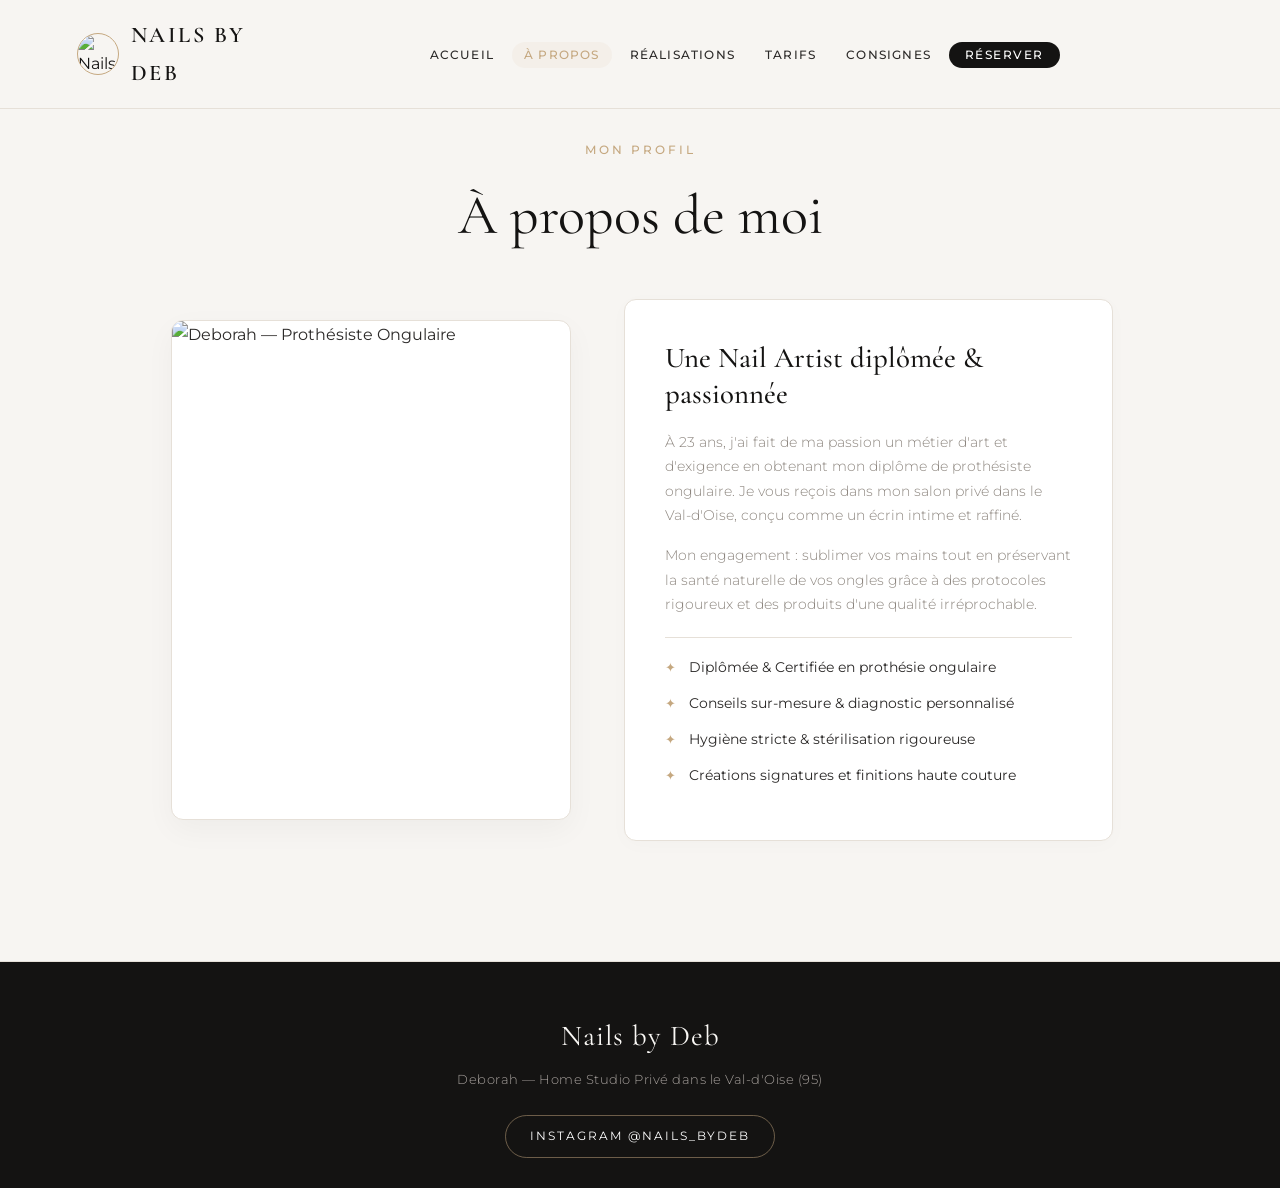
==== about.html @ 4b40a110 "about.html" ====
<!DOCTYPE html>
<html lang="fr">
<head>
    <meta charset="UTF-8">
    <meta name="viewport" content="width=device-width, initial-scale=1.0">
    <title>À propos — Nails by Deb</title>
    <link rel="preconnect" href="https://fonts.googleapis.com">
    <link rel="preconnect" href="https://fonts.gstatic.com" crossorigin>
    <link href="https://fonts.googleapis.com/css2?family=Cormorant+Garamond:ital,wght@0,400;0,500;0,600;1,400&family=Montserrat:wght@300;400;500;600&display=swap" rel="stylesheet">
    <style>
        :root {
            --bg-main: #F7F5F2;
            --bg-card: #FFFFFF;
            --accent-dark: #141312;
            --accent-gold: #C5A880;
            --text-main: #2C2A29;
            --text-muted: #8C857E;
            --border: #E6E0D8;
            --radius: 12px;
            --transition: all 0.4s cubic-bezier(0.16, 1, 0.3, 1);
        }

        * { box-sizing: border-box; margin: 0; padding: 0; }
        body { background-color: var(--bg-main); color: var(--text-main); font-family: 'Montserrat', sans-serif; line-height: 1.7; -webkit-tap-highlight-color: transparent; }

        /* HEADER FLUIDE SUR MOBILE POUR ÉVITER TOUTE COUPURE */
        header { 
            position: relative; 
            width: 100%; 
            background: rgba(247, 245, 242, 0.98); 
            border-bottom: 1px solid var(--border); 
            z-index: 1000; 
            padding: 15px 5%; 
            display: flex; 
            flex-direction: column; 
            align-items: center; 
            gap: 12px; 
        }

        .brand-logo { display: flex; align-items: center; gap: 12px; text-decoration: none; color: var(--accent-dark); }
        .brand-logo img { width: 42px; height: 42px; border-radius: 50%; object-fit: cover; border: 1px solid var(--accent-gold); }
        .brand-logo span { font-family: 'Cormorant Garamond', serif; font-size: 1.4rem; letter-spacing: 2.5px; text-transform: uppercase; font-weight: 600; }

        nav { width: 100%; overflow-x: auto; -webkit-overflow-scrolling: touch; scrollbar-width: none; }
        nav::-webkit-scrollbar { display: none; }
        nav ul { display: flex; list-style: none; gap: 6px; justify-content: center; align-items: center; white-space: nowrap; padding: 4px 0; }
        nav a { text-decoration: none; color: var(--text-main); font-size: 0.72rem; font-weight: 500; text-transform: uppercase; letter-spacing: 1.2px; padding: 6px 12px; border-radius: 20px; transition: var(--transition); }
        nav a:hover, nav a.active { color: var(--accent-gold); background: rgba(197, 168, 128, 0.08); }
        .btn-nav { background-color: var(--accent-dark) !important; color: #FFF !important; padding: 6px 16px !important; letter-spacing: 1.5px !important; }

        @media (min-width: 768px) {
            header { position: fixed; top: 0; left: 0; flex-direction: row; justify-content: space-between; padding: 16px 6%; backdrop-filter: blur(12px); }
            section { padding-top: 140px !important; }
        }

        /* SECTION PROPRE ET BIEN ESPACÉE */
        section { 
            padding: 40px 6% 60px; 
            max-width: 1100px; 
            margin: 0 auto; 
        }

        .section-header { text-align: center; margin-bottom: 35px; }
        .section-header p { color: var(--accent-gold); font-size: 0.75rem; text-transform: uppercase; letter-spacing: 3px; margin-bottom: 8px; font-weight: 500; }
        .section-header h1 { font-family: 'Cormorant Garamond', serif; font-size: clamp(2.2rem, 5vw, 3.5rem); color: var(--accent-dark); font-weight: 400; }

        .about-layout { display: grid; grid-template-columns: 1fr; gap: 30px; align-items: center; }
        @media (min-width: 850px) { .about-layout { grid-template-columns: 1fr 1.2fr; gap: 50px; } }

        .about-img-box { border-radius: var(--radius); overflow: hidden; border: 1px solid var(--border); box-shadow: 0 10px 30px rgba(0,0,0,0.04); aspect-ratio: 4/5; max-width: 400px; margin: 0 auto; width: 100%; background: #FFF; }
        .about-img-box img { width: 100%; height: 100%; object-fit: cover; display: block; }

        .about-card { background: var(--bg-card); border: 1px solid var(--border); padding: 30px; border-radius: var(--radius); box-shadow: 0 4px 20px rgba(0,0,0,0.02); }
        @media (min-width: 600px) { .about-card { padding: 40px; } }
        
        .about-card h3 { font-family: 'Cormorant Garamond', serif; font-size: 1.8rem; margin-bottom: 18px; color: var(--accent-dark); line-height: 1.25; font-weight: 500; }
        .about-card p { color: var(--text-muted); margin-bottom: 16px; font-size: 0.9rem; font-weight: 300; }
        
        .about-highlights { list-style: none; margin-top: 20px; border-top: 1px solid var(--border); padding-top: 18px; }
        .about-highlights li { position: relative; padding-left: 24px; margin-bottom: 12px; font-size: 0.88rem; font-weight: 400; color: var(--text-main); }
        .about-highlights li::before { content: "✦"; position: absolute; left: 0; color: var(--accent-gold); font-size: 0.8rem; top: 1px; }

        /* FOOTER */
        footer { background-color: var(--accent-dark); color: #FAF8F5; padding: 50px 6% 30px; text-align: center; margin-top: 60px; border-top: 1px solid var(--border); }
        footer h3 { font-family: 'Cormorant Garamond', serif; font-size: 1.8rem; margin-bottom: 8px; letter-spacing: 1px; font-weight: 400; }
        footer p { color: #A8A29E; font-size: 0.8rem; margin-bottom: 25px; font-weight: 300; letter-spacing: 0.5px; }
        .social-link { display: inline-block; color: #FFF; text-decoration: none; border: 1px solid rgba(197, 168, 128, 0.5); padding: 10px 24px; border-radius: 30px; font-size: 0.75rem; letter-spacing: 2px; text-transform: uppercase; transition: var(--transition); }
        .social-link:hover { background: var(--accent-gold); border-color: var(--accent-gold); color: #141312; }
    </style>
</head>
<body>
    <header>
        <a href="index.html" class="brand-logo">
            <img src="logo.png" alt="Nails by Deb Logo">
            <span>Nails by Deb</span>
        </a>
        <nav>
            <ul>
                <li><a href="index.html">Accueil</a></li>
                <li><a href="about.html" class="active">À propos</a></li>
                <li><a href="realisations.html">Réalisations</a></li>
                <li><a href="tarifs.html">Tarifs</a></li>
                <li><a href="rules.html">Consignes</a></li>
                <li><a href="booking.html" class="btn-nav">Réserver</a></li>
            </ul>
        </nav>
    </header>

    <section>
        <div class="section-header">
            <p>Mon Profil</p>
            <h1>À propos de moi</h1>
        </div>
        <div class="about-layout">
            <div class="about-img-box">
                <img src="deborah.jpg" alt="Deborah — Prothésiste Ongulaire">
            </div>
            <div class="about-card">
                <h3>Une Nail Artist diplômée & passionnée</h3>
                <p>À 23 ans, j'ai fait de ma passion un métier d'art et d'exigence en obtenant mon diplôme de prothésiste ongulaire. Je vous reçois dans mon salon privé dans le Val-d'Oise, conçu comme un écrin intime et raffiné.</p>
                <p>Mon engagement : sublimer vos mains tout en préservant la santé naturelle de vos ongles grâce à des protocoles rigoureux et des produits d'une qualité irréprochable.</p>
                <ul class="about-highlights">
                    <li>Diplômée & Certifiée en prothésie ongulaire</li>
                    <li>Conseils sur-mesure & diagnostic personnalisé</li>
                    <li>Hygiène stricte & stérilisation rigoureuse</li>
                    <li>Créations signatures et finitions haute couture</li>
                </ul>
            </div>
        </div>
    </section>

    <footer>
        <h3>Nails by Deb</h3>
        <p>Deborah — Home Studio Privé dans le Val-d'Oise (95)</p>
        <a href="https://instagram.com/nails_bydeb" target="_blank" class="social-link">Instagram @nails_bydeb</a>
    </footer>
</body>
</html>
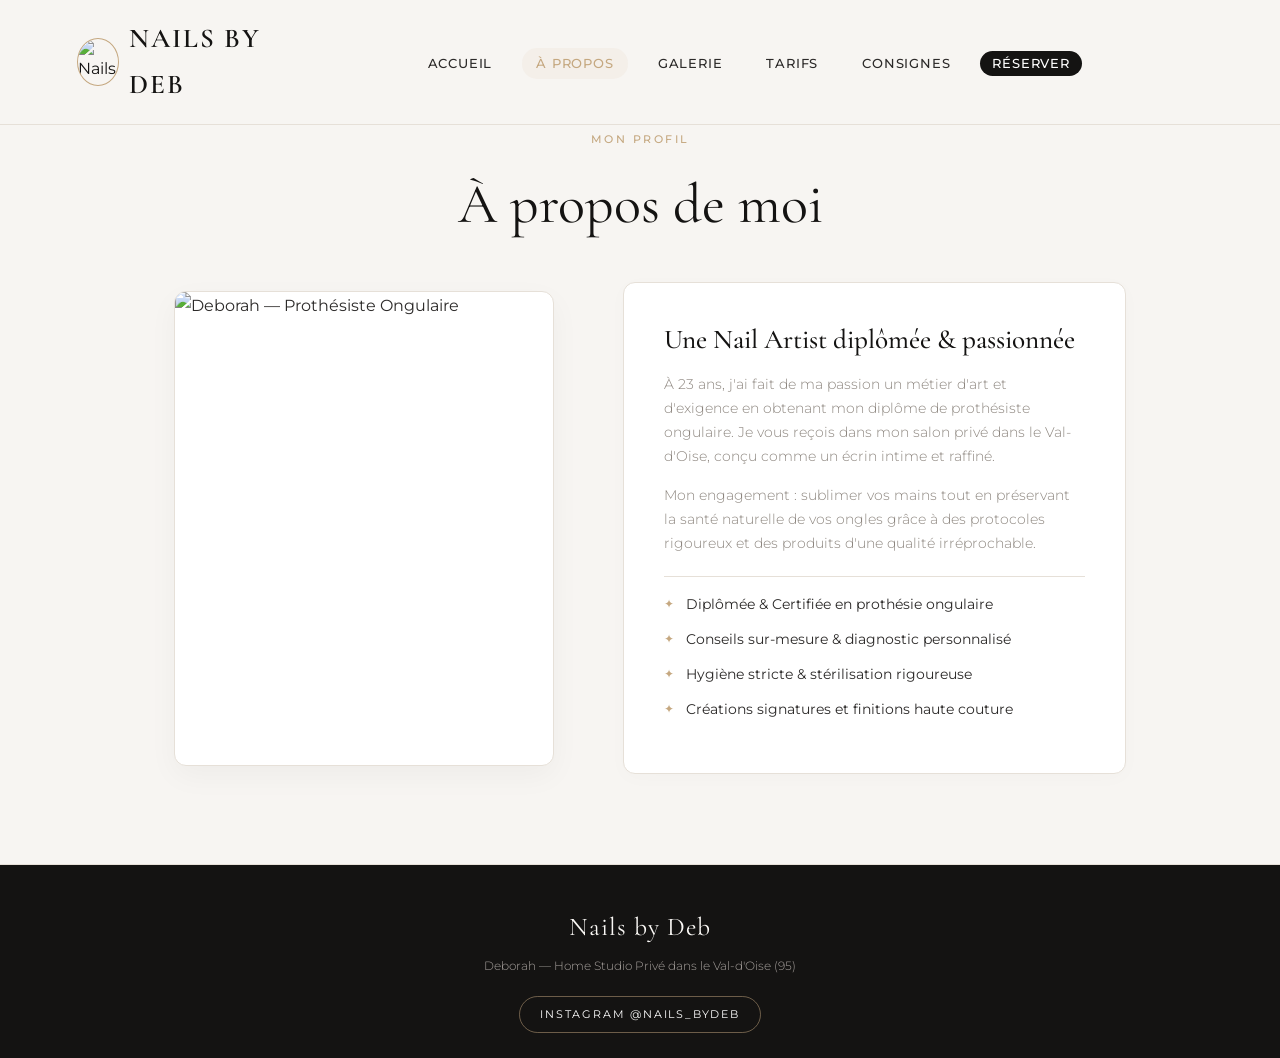
==== commit 3a91fd0a: "about.html" ====
--- a/about.html
+++ b/about.html
@@ -23,68 +23,71 @@
         * { box-sizing: border-box; margin: 0; padding: 0; }
         body { background-color: var(--bg-main); color: var(--text-main); font-family: 'Montserrat', sans-serif; line-height: 1.7; -webkit-tap-highlight-color: transparent; }
 
-        /* HEADER FLUIDE SUR MOBILE POUR ÉVITER TOUTE COUPURE */
+        /* HEADER MOBILE FLUIDE ET NON COUPÉ */
         header { 
             position: relative; 
             width: 100%; 
             background: rgba(247, 245, 242, 0.98); 
             border-bottom: 1px solid var(--border); 
             z-index: 1000; 
-            padding: 15px 5%; 
+            padding: 14px 4%; 
             display: flex; 
             flex-direction: column; 
             align-items: center; 
-            gap: 12px; 
+            gap: 10px; 
         }
 
-        .brand-logo { display: flex; align-items: center; gap: 12px; text-decoration: none; color: var(--accent-dark); }
-        .brand-logo img { width: 42px; height: 42px; border-radius: 50%; object-fit: cover; border: 1px solid var(--accent-gold); }
-        .brand-logo span { font-family: 'Cormorant Garamond', serif; font-size: 1.4rem; letter-spacing: 2.5px; text-transform: uppercase; font-weight: 600; }
+        .brand-logo { display: flex; align-items: center; gap: 10px; text-decoration: none; color: var(--accent-dark); }
+        .brand-logo img { width: 38px; height: 38px; border-radius: 50%; object-fit: cover; border: 1px solid var(--accent-gold); }
+        .brand-logo span { font-family: 'Cormorant Garamond', serif; font-size: 1.25rem; letter-spacing: 2px; text-transform: uppercase; font-weight: 600; }
 
-        nav { width: 100%; overflow-x: auto; -webkit-overflow-scrolling: touch; scrollbar-width: none; }
-        nav::-webkit-scrollbar { display: none; }
-        nav ul { display: flex; list-style: none; gap: 6px; justify-content: center; align-items: center; white-space: nowrap; padding: 4px 0; }
-        nav a { text-decoration: none; color: var(--text-main); font-size: 0.72rem; font-weight: 500; text-transform: uppercase; letter-spacing: 1.2px; padding: 6px 12px; border-radius: 20px; transition: var(--transition); }
+        nav { width: 100%; display: flex; justify-content: center; }
+        nav ul { display: flex; list-style: none; gap: 4px; justify-content: center; align-items: center; flex-wrap: wrap; padding: 2px 0; }
+        nav a { text-decoration: none; color: var(--text-main); font-size: 0.65rem; font-weight: 500; text-transform: uppercase; letter-spacing: 0.8px; padding: 5px 8px; border-radius: 15px; transition: var(--transition); }
         nav a:hover, nav a.active { color: var(--accent-gold); background: rgba(197, 168, 128, 0.08); }
-        .btn-nav { background-color: var(--accent-dark) !important; color: #FFF !important; padding: 6px 16px !important; letter-spacing: 1.5px !important; }
+        .btn-nav { background-color: var(--accent-dark) !important; color: #FFF !important; padding: 5px 12px !important; }
 
         @media (min-width: 768px) {
             header { position: fixed; top: 0; left: 0; flex-direction: row; justify-content: space-between; padding: 16px 6%; backdrop-filter: blur(12px); }
-            section { padding-top: 140px !important; }
+            nav ul { gap: 16px; flex-wrap: nowrap; }
+            nav a { font-size: 0.8rem; padding: 8px 14px; }
+            .brand-logo img { width: 48px; height: 48px; }
+            .brand-logo span { font-size: 1.7rem; }
+            section { padding-top: 130px !important; }
         }
 
-        /* SECTION PROPRE ET BIEN ESPACÉE */
+        /* SECTION PROPRE SANS COUPURE */
         section { 
-            padding: 40px 6% 60px; 
+            padding: 30px 5% 50px; 
             max-width: 1100px; 
             margin: 0 auto; 
         }
 
-        .section-header { text-align: center; margin-bottom: 35px; }
-        .section-header p { color: var(--accent-gold); font-size: 0.75rem; text-transform: uppercase; letter-spacing: 3px; margin-bottom: 8px; font-weight: 500; }
-        .section-header h1 { font-family: 'Cormorant Garamond', serif; font-size: clamp(2.2rem, 5vw, 3.5rem); color: var(--accent-dark); font-weight: 400; }
+        .section-header { text-align: center; margin-bottom: 30px; }
+        .section-header p { color: var(--accent-gold); font-size: 0.7rem; text-transform: uppercase; letter-spacing: 2.5px; margin-bottom: 8px; font-weight: 500; }
+        .section-header h1 { font-family: 'Cormorant Garamond', serif; font-size: clamp(2.1rem, 5vw, 3.5rem); color: var(--accent-dark); font-weight: 400; }
 
         .about-layout { display: grid; grid-template-columns: 1fr; gap: 30px; align-items: center; }
         @media (min-width: 850px) { .about-layout { grid-template-columns: 1fr 1.2fr; gap: 50px; } }
 
-        .about-img-box { border-radius: var(--radius); overflow: hidden; border: 1px solid var(--border); box-shadow: 0 10px 30px rgba(0,0,0,0.04); aspect-ratio: 4/5; max-width: 400px; margin: 0 auto; width: 100%; background: #FFF; }
+        .about-img-box { border-radius: var(--radius); overflow: hidden; border: 1px solid var(--border); box-shadow: 0 10px 30px rgba(0,0,0,0.04); aspect-ratio: 4/5; max-width: 380px; margin: 0 auto; width: 100%; background: #FFF; }
         .about-img-box img { width: 100%; height: 100%; object-fit: cover; display: block; }
 
         .about-card { background: var(--bg-card); border: 1px solid var(--border); padding: 30px; border-radius: var(--radius); box-shadow: 0 4px 20px rgba(0,0,0,0.02); }
         @media (min-width: 600px) { .about-card { padding: 40px; } }
         
-        .about-card h3 { font-family: 'Cormorant Garamond', serif; font-size: 1.8rem; margin-bottom: 18px; color: var(--accent-dark); line-height: 1.25; font-weight: 500; }
-        .about-card p { color: var(--text-muted); margin-bottom: 16px; font-size: 0.9rem; font-weight: 300; }
+        .about-card h3 { font-family: 'Cormorant Garamond', serif; font-size: 1.7rem; margin-bottom: 16px; color: var(--accent-dark); line-height: 1.25; font-weight: 500; }
+        .about-card p { color: var(--text-muted); margin-bottom: 15px; font-size: 0.88rem; font-weight: 300; }
         
-        .about-highlights { list-style: none; margin-top: 20px; border-top: 1px solid var(--border); padding-top: 18px; }
-        .about-highlights li { position: relative; padding-left: 24px; margin-bottom: 12px; font-size: 0.88rem; font-weight: 400; color: var(--text-main); }
-        .about-highlights li::before { content: "✦"; position: absolute; left: 0; color: var(--accent-gold); font-size: 0.8rem; top: 1px; }
+        .about-highlights { list-style: none; margin-top: 20px; border-top: 1px solid var(--border); padding-top: 16px; }
+        .about-highlights li { position: relative; padding-left: 22px; margin-bottom: 12px; font-size: 0.85rem; font-weight: 400; color: var(--text-main); }
+        .about-highlights li::before { content: "✦"; position: absolute; left: 0; color: var(--accent-gold); font-size: 0.75rem; top: 1px; }
 
         /* FOOTER */
-        footer { background-color: var(--accent-dark); color: #FAF8F5; padding: 50px 6% 30px; text-align: center; margin-top: 60px; border-top: 1px solid var(--border); }
-        footer h3 { font-family: 'Cormorant Garamond', serif; font-size: 1.8rem; margin-bottom: 8px; letter-spacing: 1px; font-weight: 400; }
-        footer p { color: #A8A29E; font-size: 0.8rem; margin-bottom: 25px; font-weight: 300; letter-spacing: 0.5px; }
-        .social-link { display: inline-block; color: #FFF; text-decoration: none; border: 1px solid rgba(197, 168, 128, 0.5); padding: 10px 24px; border-radius: 30px; font-size: 0.75rem; letter-spacing: 2px; text-transform: uppercase; transition: var(--transition); }
+        footer { background-color: var(--accent-dark); color: #FAF8F5; padding: 40px 5% 25px; text-align: center; margin-top: 40px; border-top: 1px solid var(--border); }
+        footer h3 { font-family: 'Cormorant Garamond', serif; font-size: 1.6rem; margin-bottom: 6px; letter-spacing: 1px; font-weight: 400; }
+        footer p { color: #A8A29E; font-size: 0.78rem; margin-bottom: 20px; font-weight: 300; }
+        .social-link { display: inline-block; color: #FFF; text-decoration: none; border: 1px solid rgba(197, 168, 128, 0.5); padding: 8px 20px; border-radius: 30px; font-size: 0.7rem; letter-spacing: 1.8px; text-transform: uppercase; transition: var(--transition); }
         .social-link:hover { background: var(--accent-gold); border-color: var(--accent-gold); color: #141312; }
     </style>
 </head>
@@ -98,7 +101,7 @@
             <ul>
                 <li><a href="index.html">Accueil</a></li>
                 <li><a href="about.html" class="active">À propos</a></li>
-                <li><a href="realisations.html">Réalisations</a></li>
+                <li><a href="realisations.html">Galerie</a></li>
                 <li><a href="tarifs.html">Tarifs</a></li>
                 <li><a href="rules.html">Consignes</a></li>
                 <li><a href="booking.html" class="btn-nav">Réserver</a></li>
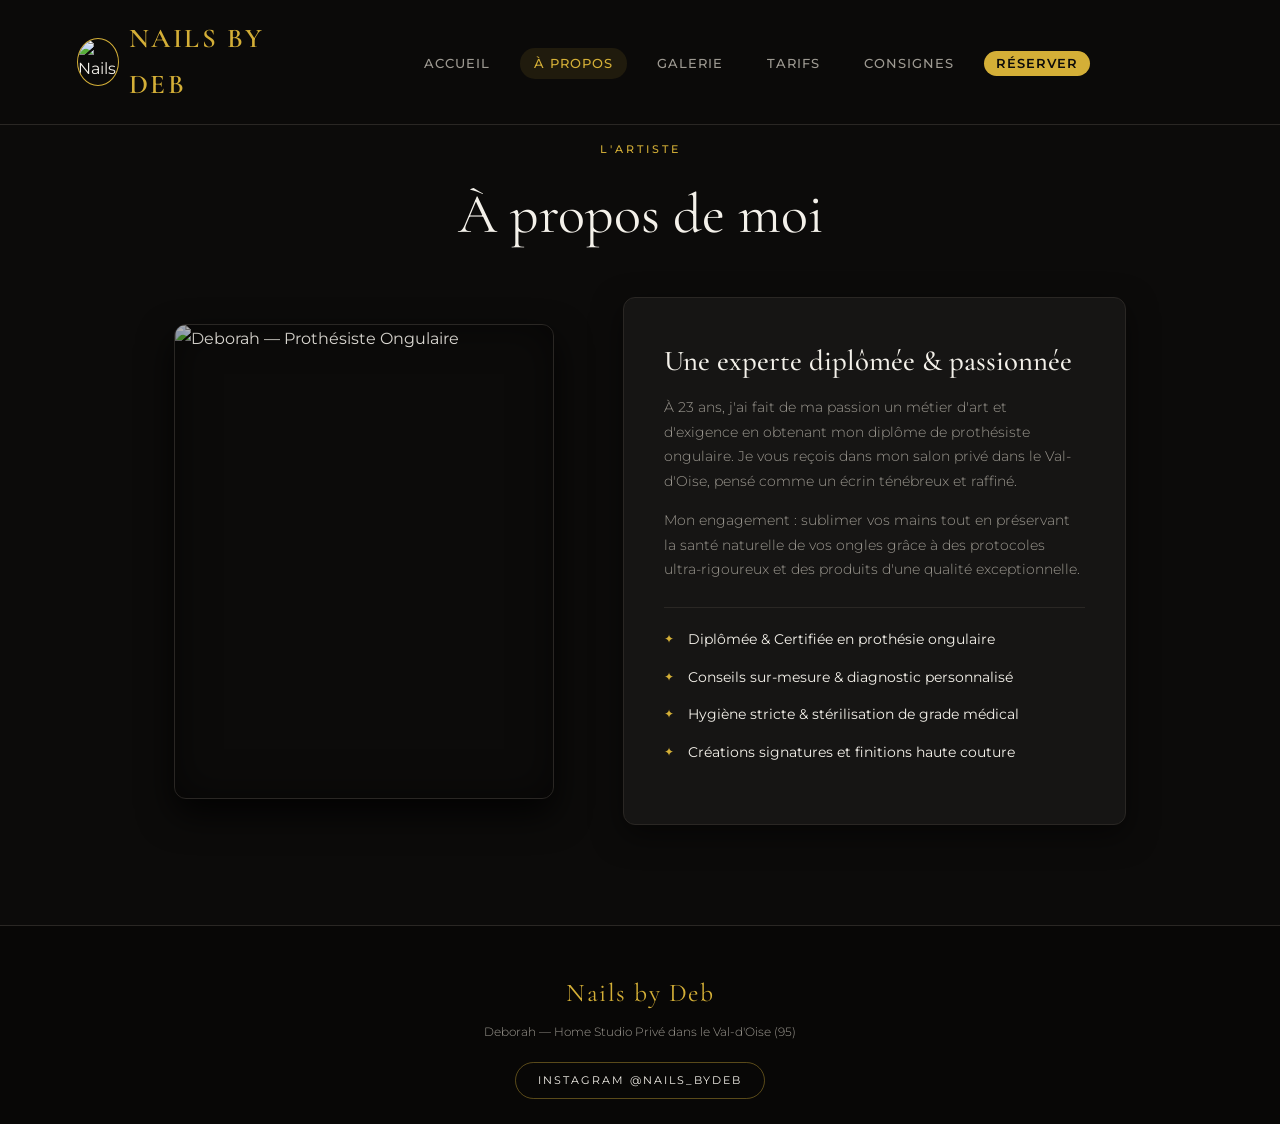
==== commit d9013f91: "about.html" ====
--- a/about.html
+++ b/about.html
@@ -9,25 +9,33 @@
     <link href="https://fonts.googleapis.com/css2?family=Cormorant+Garamond:ital,wght@0,400;0,500;0,600;1,400&family=Montserrat:wght@300;400;500;600&display=swap" rel="stylesheet">
     <style>
         :root {
-            --bg-main: #F7F5F2;
-            --bg-card: #FFFFFF;
-            --accent-dark: #141312;
-            --accent-gold: #C5A880;
-            --text-main: #2C2A29;
-            --text-muted: #8C857E;
-            --border: #E6E0D8;
+            --bg-main: #0C0B0A;
+            --bg-card: #161514;
+            --accent-gold: #D4AF37;
+            --text-main: #F4F1EA;
+            --text-muted: #9E9A92;
+            --border: #2A2724;
             --radius: 12px;
             --transition: all 0.4s cubic-bezier(0.16, 1, 0.3, 1);
         }
 
         * { box-sizing: border-box; margin: 0; padding: 0; }
-        body { background-color: var(--bg-main); color: var(--text-main); font-family: 'Montserrat', sans-serif; line-height: 1.7; -webkit-tap-highlight-color: transparent; }
+        body { background-color: var(--bg-main); color: var(--text-main); font-family: 'Montserrat', sans-serif; line-height: 1.7; -webkit-tap-highlight-color: transparent; overflow-x: hidden; }
 
-        /* HEADER MOBILE FLUIDE ET NON COUPÉ */
+        /* ANIMATIONS INTERACTIVES LUXE */
+        @keyframes fadeUp {
+            from { opacity: 0; transform: translateY(40px); }
+            to { opacity: 1; transform: translateY(0); }
+        }
+        .animate-up { animation: fadeUp 1s cubic-bezier(0.16, 1, 0.3, 1) forwards; opacity: 0; }
+        .delay-1 { animation-delay: 0.2s; }
+        .delay-2 { animation-delay: 0.4s; }
+
+        /* HEADER DARK LUXURY FLUIDE */
         header { 
             position: relative; 
             width: 100%; 
-            background: rgba(247, 245, 242, 0.98); 
+            background: rgba(12, 11, 10, 0.95); 
             border-bottom: 1px solid var(--border); 
             z-index: 1000; 
             padding: 14px 4%; 
@@ -37,15 +45,15 @@
             gap: 10px; 
         }
 
-        .brand-logo { display: flex; align-items: center; gap: 10px; text-decoration: none; color: var(--accent-dark); }
+        .brand-logo { display: flex; align-items: center; gap: 10px; text-decoration: none; color: var(--text-main); }
         .brand-logo img { width: 38px; height: 38px; border-radius: 50%; object-fit: cover; border: 1px solid var(--accent-gold); }
-        .brand-logo span { font-family: 'Cormorant Garamond', serif; font-size: 1.25rem; letter-spacing: 2px; text-transform: uppercase; font-weight: 600; }
+        .brand-logo span { font-family: 'Cormorant Garamond', serif; font-size: 1.25rem; letter-spacing: 2.5px; text-transform: uppercase; font-weight: 600; color: var(--accent-gold); }
 
         nav { width: 100%; display: flex; justify-content: center; }
         nav ul { display: flex; list-style: none; gap: 4px; justify-content: center; align-items: center; flex-wrap: wrap; padding: 2px 0; }
-        nav a { text-decoration: none; color: var(--text-main); font-size: 0.65rem; font-weight: 500; text-transform: uppercase; letter-spacing: 0.8px; padding: 5px 8px; border-radius: 15px; transition: var(--transition); }
-        nav a:hover, nav a.active { color: var(--accent-gold); background: rgba(197, 168, 128, 0.08); }
-        .btn-nav { background-color: var(--accent-dark) !important; color: #FFF !important; padding: 5px 12px !important; }
+        nav a { text-decoration: none; color: var(--text-muted); font-size: 0.65rem; font-weight: 500; text-transform: uppercase; letter-spacing: 1px; padding: 5px 9px; border-radius: 15px; transition: var(--transition); }
+        nav a:hover, nav a.active { color: var(--accent-gold); background: rgba(212, 175, 55, 0.1); }
+        .btn-nav { background-color: var(--accent-gold) !important; color: #0C0B0A !important; font-weight: 600 !important; padding: 5px 12px !important; }
 
         @media (min-width: 768px) {
             header { position: fixed; top: 0; left: 0; flex-direction: row; justify-content: space-between; padding: 16px 6%; backdrop-filter: blur(12px); }
@@ -53,42 +61,46 @@
             nav a { font-size: 0.8rem; padding: 8px 14px; }
             .brand-logo img { width: 48px; height: 48px; }
             .brand-logo span { font-size: 1.7rem; }
-            section { padding-top: 130px !important; }
+            section { padding-top: 140px !important; }
         }
 
         /* SECTION PROPRE SANS COUPURE */
         section { 
-            padding: 30px 5% 50px; 
+            padding: 40px 5% 50px; 
             max-width: 1100px; 
             margin: 0 auto; 
         }
 
-        .section-header { text-align: center; margin-bottom: 30px; }
-        .section-header p { color: var(--accent-gold); font-size: 0.7rem; text-transform: uppercase; letter-spacing: 2.5px; margin-bottom: 8px; font-weight: 500; }
-        .section-header h1 { font-family: 'Cormorant Garamond', serif; font-size: clamp(2.1rem, 5vw, 3.5rem); color: var(--accent-dark); font-weight: 400; }
+        .section-header { text-align: center; margin-bottom: 35px; }
+        .section-header p { color: var(--accent-gold); font-size: 0.7rem; text-transform: uppercase; letter-spacing: 3px; margin-bottom: 8px; font-weight: 500; }
+        .section-header h1 { font-family: 'Cormorant Garamond', serif; font-size: clamp(2.1rem, 5vw, 3.5rem); color: var(--text-main); font-weight: 400; }
 
         .about-layout { display: grid; grid-template-columns: 1fr; gap: 30px; align-items: center; }
         @media (min-width: 850px) { .about-layout { grid-template-columns: 1fr 1.2fr; gap: 50px; } }
 
-        .about-img-box { border-radius: var(--radius); overflow: hidden; border: 1px solid var(--border); box-shadow: 0 10px 30px rgba(0,0,0,0.04); aspect-ratio: 4/5; max-width: 380px; margin: 0 auto; width: 100%; background: #FFF; }
-        .about-img-box img { width: 100%; height: 100%; object-fit: cover; display: block; }
+        .about-img-box { border-radius: var(--radius); overflow: hidden; border: 1px solid var(--border); box-shadow: 0 15px 35px rgba(0,0,0,0.8); aspect-ratio: 4/5; max-width: 380px; margin: 0 auto; width: 100%; position: relative; }
+        .about-img-box::after { content: ''; position: absolute; inset: 0; box-shadow: inset 0 0 40px rgba(0,0,0,0.5); pointer-events: none; }
+        .about-img-box img { width: 100%; height: 100%; object-fit: cover; display: block; transition: transform 0.7s ease; }
+        .about-img-box:hover img { transform: scale(1.05); }
 
-        .about-card { background: var(--bg-card); border: 1px solid var(--border); padding: 30px; border-radius: var(--radius); box-shadow: 0 4px 20px rgba(0,0,0,0.02); }
-        @media (min-width: 600px) { .about-card { padding: 40px; } }
+        .about-card { background: var(--bg-card); border: 1px solid var(--border); padding: 35px 30px; border-radius: var(--radius); box-shadow: 0 10px 30px rgba(0,0,0,0.5); transition: var(--transition); }
+        .about-card:hover { border-color: rgba(212, 175, 55, 0.4); transform: translateY(-5px); }
+        @media (min-width: 600px) { .about-card { padding: 45px 40px; } }
         
-        .about-card h3 { font-family: 'Cormorant Garamond', serif; font-size: 1.7rem; margin-bottom: 16px; color: var(--accent-dark); line-height: 1.25; font-weight: 500; }
-        .about-card p { color: var(--text-muted); margin-bottom: 15px; font-size: 0.88rem; font-weight: 300; }
+        .about-card h3 { font-family: 'Cormorant Garamond', serif; font-size: 1.8rem; margin-bottom: 16px; color: var(--text-main); line-height: 1.25; font-weight: 500; }
+        .about-card p { color: var(--text-muted); margin-bottom: 15px; font-size: 0.9rem; font-weight: 300; }
         
-        .about-highlights { list-style: none; margin-top: 20px; border-top: 1px solid var(--border); padding-top: 16px; }
-        .about-highlights li { position: relative; padding-left: 22px; margin-bottom: 12px; font-size: 0.85rem; font-weight: 400; color: var(--text-main); }
+        .about-highlights { list-style: none; margin-top: 25px; border-top: 1px solid var(--border); padding-top: 20px; }
+        .about-highlights li { position: relative; padding-left: 24px; margin-bottom: 14px; font-size: 0.88rem; font-weight: 400; color: var(--text-main); transition: var(--transition); }
+        .about-highlights li:hover { color: var(--accent-gold); transform: translateX(5px); }
         .about-highlights li::before { content: "✦"; position: absolute; left: 0; color: var(--accent-gold); font-size: 0.75rem; top: 1px; }
 
         /* FOOTER */
-        footer { background-color: var(--accent-dark); color: #FAF8F5; padding: 40px 5% 25px; text-align: center; margin-top: 40px; border-top: 1px solid var(--border); }
-        footer h3 { font-family: 'Cormorant Garamond', serif; font-size: 1.6rem; margin-bottom: 6px; letter-spacing: 1px; font-weight: 400; }
-        footer p { color: #A8A29E; font-size: 0.78rem; margin-bottom: 20px; font-weight: 300; }
-        .social-link { display: inline-block; color: #FFF; text-decoration: none; border: 1px solid rgba(197, 168, 128, 0.5); padding: 8px 20px; border-radius: 30px; font-size: 0.7rem; letter-spacing: 1.8px; text-transform: uppercase; transition: var(--transition); }
-        .social-link:hover { background: var(--accent-gold); border-color: var(--accent-gold); color: #141312; }
+        footer { background-color: #080706; color: var(--text-main); padding: 45px 5% 25px; text-align: center; margin-top: 50px; border-top: 1px solid var(--border); }
+        footer h3 { font-family: 'Cormorant Garamond', serif; font-size: 1.6rem; margin-bottom: 6px; letter-spacing: 1.5px; font-weight: 400; color: var(--accent-gold); }
+        footer p { color: var(--text-muted); font-size: 0.78rem; margin-bottom: 20px; font-weight: 300; }
+        .social-link { display: inline-block; color: var(--text-main); text-decoration: none; border: 1px solid rgba(212, 175, 55, 0.4); padding: 8px 22px; border-radius: 30px; font-size: 0.7rem; letter-spacing: 2px; text-transform: uppercase; transition: var(--transition); }
+        .social-link:hover { background: var(--accent-gold); border-color: var(--accent-gold); color: #0C0B0A; }
     </style>
 </head>
 <body>
@@ -110,22 +122,22 @@
     </header>
 
     <section>
-        <div class="section-header">
-            <p>Mon Profil</p>
+        <div class="section-header animate-up">
+            <p>L'Artiste</p>
             <h1>À propos de moi</h1>
         </div>
         <div class="about-layout">
-            <div class="about-img-box">
+            <div class="about-img-box animate-up delay-1">
                 <img src="deborah.jpg" alt="Deborah — Prothésiste Ongulaire">
             </div>
-            <div class="about-card">
-                <h3>Une Nail Artist diplômée & passionnée</h3>
-                <p>À 23 ans, j'ai fait de ma passion un métier d'art et d'exigence en obtenant mon diplôme de prothésiste ongulaire. Je vous reçois dans mon salon privé dans le Val-d'Oise, conçu comme un écrin intime et raffiné.</p>
-                <p>Mon engagement : sublimer vos mains tout en préservant la santé naturelle de vos ongles grâce à des protocoles rigoureux et des produits d'une qualité irréprochable.</p>
+            <div class="about-card animate-up delay-2">
+                <h3>Une experte diplômée & passionnée</h3>
+                <p>À 23 ans, j'ai fait de ma passion un métier d'art et d'exigence en obtenant mon diplôme de prothésiste ongulaire. Je vous reçois dans mon salon privé dans le Val-d'Oise, pensé comme un écrin ténébreux et raffiné.</p>
+                <p>Mon engagement : sublimer vos mains tout en préservant la santé naturelle de vos ongles grâce à des protocoles ultra-rigoureux et des produits d'une qualité exceptionnelle.</p>
                 <ul class="about-highlights">
                     <li>Diplômée & Certifiée en prothésie ongulaire</li>
                     <li>Conseils sur-mesure & diagnostic personnalisé</li>
-                    <li>Hygiène stricte & stérilisation rigoureuse</li>
+                    <li>Hygiène stricte & stérilisation de grade médical</li>
                     <li>Créations signatures et finitions haute couture</li>
                 </ul>
             </div>
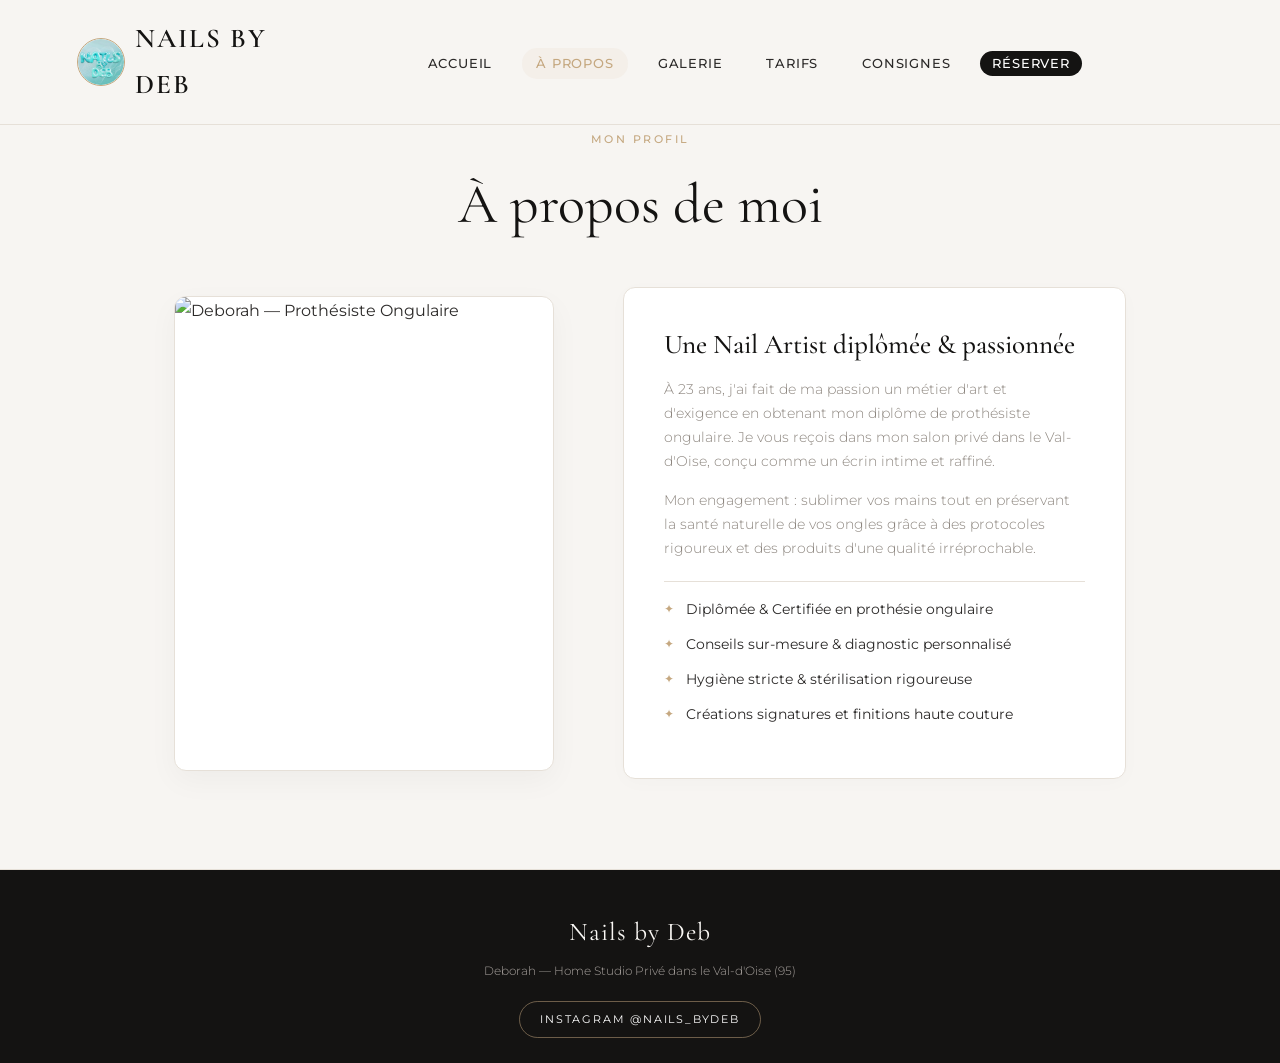
==== commit 0935f60d: "Update about.html" ====
--- a/about.html
+++ b/about.html
@@ -9,12 +9,13 @@
     <link href="https://fonts.googleapis.com/css2?family=Cormorant+Garamond:ital,wght@0,400;0,500;0,600;1,400&family=Montserrat:wght@300;400;500;600&display=swap" rel="stylesheet">
     <style>
         :root {
-            --bg-main: #0C0B0A;
-            --bg-card: #161514;
-            --accent-gold: #D4AF37;
-            --text-main: #F4F1EA;
-            --text-muted: #9E9A92;
-            --border: #2A2724;
+            --bg-main: #F7F5F2;
+            --bg-card: #FFFFFF;
+            --accent-dark: #141312;
+            --accent-gold: #C5A880;
+            --text-main: #2C2A29;
+            --text-muted: #8C857E;
+            --border: #E6E0D8;
             --radius: 12px;
             --transition: all 0.4s cubic-bezier(0.16, 1, 0.3, 1);
         }
@@ -22,38 +23,24 @@
         * { box-sizing: border-box; margin: 0; padding: 0; }
         body { background-color: var(--bg-main); color: var(--text-main); font-family: 'Montserrat', sans-serif; line-height: 1.7; -webkit-tap-highlight-color: transparent; overflow-x: hidden; }
 
-        /* ANIMATIONS INTERACTIVES LUXE */
         @keyframes fadeUp {
-            from { opacity: 0; transform: translateY(40px); }
+            from { opacity: 0; transform: translateY(35px); }
             to { opacity: 1; transform: translateY(0); }
         }
-        .animate-up { animation: fadeUp 1s cubic-bezier(0.16, 1, 0.3, 1) forwards; opacity: 0; }
-        .delay-1 { animation-delay: 0.2s; }
-        .delay-2 { animation-delay: 0.4s; }
+        .animate-up { animation: fadeUp 0.8s cubic-bezier(0.16, 1, 0.3, 1) forwards; opacity: 0; }
+        .delay-1 { animation-delay: 0.1s; }
+        .delay-2 { animation-delay: 0.25s; }
 
-        /* HEADER DARK LUXURY FLUIDE */
-        header { 
-            position: relative; 
-            width: 100%; 
-            background: rgba(12, 11, 10, 0.95); 
-            border-bottom: 1px solid var(--border); 
-            z-index: 1000; 
-            padding: 14px 4%; 
-            display: flex; 
-            flex-direction: column; 
-            align-items: center; 
-            gap: 10px; 
-        }
-
-        .brand-logo { display: flex; align-items: center; gap: 10px; text-decoration: none; color: var(--text-main); }
+        header { position: relative; width: 100%; background: rgba(247, 245, 242, 0.98); border-bottom: 1px solid var(--border); z-index: 1000; padding: 12px 4%; display: flex; flex-direction: column; align-items: center; gap: 10px; }
+        .brand-logo { display: flex; align-items: center; gap: 10px; text-decoration: none; color: var(--accent-dark); }
         .brand-logo img { width: 38px; height: 38px; border-radius: 50%; object-fit: cover; border: 1px solid var(--accent-gold); }
-        .brand-logo span { font-family: 'Cormorant Garamond', serif; font-size: 1.25rem; letter-spacing: 2.5px; text-transform: uppercase; font-weight: 600; color: var(--accent-gold); }
-
+        .brand-logo span { font-family: 'Cormorant Garamond', serif; font-size: 1.25rem; letter-spacing: 2px; text-transform: uppercase; font-weight: 600; }
+        
         nav { width: 100%; display: flex; justify-content: center; }
         nav ul { display: flex; list-style: none; gap: 4px; justify-content: center; align-items: center; flex-wrap: wrap; padding: 2px 0; }
-        nav a { text-decoration: none; color: var(--text-muted); font-size: 0.65rem; font-weight: 500; text-transform: uppercase; letter-spacing: 1px; padding: 5px 9px; border-radius: 15px; transition: var(--transition); }
-        nav a:hover, nav a.active { color: var(--accent-gold); background: rgba(212, 175, 55, 0.1); }
-        .btn-nav { background-color: var(--accent-gold) !important; color: #0C0B0A !important; font-weight: 600 !important; padding: 5px 12px !important; }
+        nav a { text-decoration: none; color: var(--text-main); font-size: 0.65rem; font-weight: 500; text-transform: uppercase; letter-spacing: 0.8px; padding: 5px 8px; border-radius: 15px; transition: var(--transition); }
+        nav a:hover, nav a.active { color: var(--accent-gold); background: rgba(197, 168, 128, 0.08); }
+        .btn-nav { background-color: var(--accent-dark) !important; color: #FFF !important; padding: 5px 12px !important; }
 
         @media (min-width: 768px) {
             header { position: fixed; top: 0; left: 0; flex-direction: row; justify-content: space-between; padding: 16px 6%; backdrop-filter: blur(12px); }
@@ -61,46 +48,38 @@
             nav a { font-size: 0.8rem; padding: 8px 14px; }
             .brand-logo img { width: 48px; height: 48px; }
             .brand-logo span { font-size: 1.7rem; }
-            section { padding-top: 140px !important; }
+            section { padding-top: 130px !important; }
         }
 
-        /* SECTION PROPRE SANS COUPURE */
-        section { 
-            padding: 40px 5% 50px; 
-            max-width: 1100px; 
-            margin: 0 auto; 
-        }
-
+        section { padding: 40px 5% 50px; max-width: 1100px; margin: 0 auto; }
         .section-header { text-align: center; margin-bottom: 35px; }
-        .section-header p { color: var(--accent-gold); font-size: 0.7rem; text-transform: uppercase; letter-spacing: 3px; margin-bottom: 8px; font-weight: 500; }
-        .section-header h1 { font-family: 'Cormorant Garamond', serif; font-size: clamp(2.1rem, 5vw, 3.5rem); color: var(--text-main); font-weight: 400; }
+        .section-header p { color: var(--accent-gold); font-size: 0.7rem; text-transform: uppercase; letter-spacing: 2.5px; margin-bottom: 8px; font-weight: 500; }
+        .section-header h1 { font-family: 'Cormorant Garamond', serif; font-size: clamp(2.1rem, 5vw, 3.5rem); color: var(--accent-dark); font-weight: 400; }
 
         .about-layout { display: grid; grid-template-columns: 1fr; gap: 30px; align-items: center; }
         @media (min-width: 850px) { .about-layout { grid-template-columns: 1fr 1.2fr; gap: 50px; } }
 
-        .about-img-box { border-radius: var(--radius); overflow: hidden; border: 1px solid var(--border); box-shadow: 0 15px 35px rgba(0,0,0,0.8); aspect-ratio: 4/5; max-width: 380px; margin: 0 auto; width: 100%; position: relative; }
-        .about-img-box::after { content: ''; position: absolute; inset: 0; box-shadow: inset 0 0 40px rgba(0,0,0,0.5); pointer-events: none; }
+        .about-img-box { border-radius: var(--radius); overflow: hidden; border: 1px solid var(--border); box-shadow: 0 10px 30px rgba(0,0,0,0.04); aspect-ratio: 4/5; max-width: 380px; margin: 0 auto; width: 100%; background: #FFF; position: relative; }
         .about-img-box img { width: 100%; height: 100%; object-fit: cover; display: block; transition: transform 0.7s ease; }
         .about-img-box:hover img { transform: scale(1.05); }
 
-        .about-card { background: var(--bg-card); border: 1px solid var(--border); padding: 35px 30px; border-radius: var(--radius); box-shadow: 0 10px 30px rgba(0,0,0,0.5); transition: var(--transition); }
-        .about-card:hover { border-color: rgba(212, 175, 55, 0.4); transform: translateY(-5px); }
-        @media (min-width: 600px) { .about-card { padding: 45px 40px; } }
+        .about-card { background: var(--bg-card); border: 1px solid var(--border); padding: 30px; border-radius: var(--radius); box-shadow: 0 4px 20px rgba(0,0,0,0.02); transition: var(--transition); }
+        .about-card:hover { border-color: var(--accent-gold); transform: translateY(-5px); box-shadow: 0 10px 30px rgba(197, 168, 128, 0.15); }
+        @media (min-width: 600px) { .about-card { padding: 40px; } }
         
-        .about-card h3 { font-family: 'Cormorant Garamond', serif; font-size: 1.8rem; margin-bottom: 16px; color: var(--text-main); line-height: 1.25; font-weight: 500; }
-        .about-card p { color: var(--text-muted); margin-bottom: 15px; font-size: 0.9rem; font-weight: 300; }
+        .about-card h3 { font-family: 'Cormorant Garamond', serif; font-size: 1.7rem; margin-bottom: 16px; color: var(--accent-dark); line-height: 1.25; font-weight: 500; }
+        .about-card p { color: var(--text-muted); margin-bottom: 15px; font-size: 0.88rem; font-weight: 300; }
         
-        .about-highlights { list-style: none; margin-top: 25px; border-top: 1px solid var(--border); padding-top: 20px; }
-        .about-highlights li { position: relative; padding-left: 24px; margin-bottom: 14px; font-size: 0.88rem; font-weight: 400; color: var(--text-main); transition: var(--transition); }
+        .about-highlights { list-style: none; margin-top: 20px; border-top: 1px solid var(--border); padding-top: 16px; }
+        .about-highlights li { position: relative; padding-left: 22px; margin-bottom: 12px; font-size: 0.85rem; font-weight: 400; color: var(--text-main); transition: var(--transition); }
         .about-highlights li:hover { color: var(--accent-gold); transform: translateX(5px); }
         .about-highlights li::before { content: "✦"; position: absolute; left: 0; color: var(--accent-gold); font-size: 0.75rem; top: 1px; }
 
-        /* FOOTER */
-        footer { background-color: #080706; color: var(--text-main); padding: 45px 5% 25px; text-align: center; margin-top: 50px; border-top: 1px solid var(--border); }
-        footer h3 { font-family: 'Cormorant Garamond', serif; font-size: 1.6rem; margin-bottom: 6px; letter-spacing: 1.5px; font-weight: 400; color: var(--accent-gold); }
-        footer p { color: var(--text-muted); font-size: 0.78rem; margin-bottom: 20px; font-weight: 300; }
-        .social-link { display: inline-block; color: var(--text-main); text-decoration: none; border: 1px solid rgba(212, 175, 55, 0.4); padding: 8px 22px; border-radius: 30px; font-size: 0.7rem; letter-spacing: 2px; text-transform: uppercase; transition: var(--transition); }
-        .social-link:hover { background: var(--accent-gold); border-color: var(--accent-gold); color: #0C0B0A; }
+        footer { background-color: var(--accent-dark); color: #FAF8F5; padding: 40px 5% 25px; text-align: center; margin-top: 40px; border-top: 1px solid var(--border); }
+        footer h3 { font-family: 'Cormorant Garamond', serif; font-size: 1.6rem; margin-bottom: 6px; letter-spacing: 1px; font-weight: 400; }
+        footer p { color: #A8A29E; font-size: 0.78rem; margin-bottom: 20px; font-weight: 300; }
+        .social-link { display: inline-block; color: #FFF; text-decoration: none; border: 1px solid rgba(197, 168, 128, 0.5); padding: 8px 20px; border-radius: 30px; font-size: 0.7rem; letter-spacing: 1.8px; text-transform: uppercase; transition: var(--transition); }
+        .social-link:hover { background: var(--accent-gold); border-color: var(--accent-gold); color: #141312; }
     </style>
 </head>
 <body>
@@ -123,7 +102,7 @@
 
     <section>
         <div class="section-header animate-up">
-            <p>L'Artiste</p>
+            <p>Mon Profil</p>
             <h1>À propos de moi</h1>
         </div>
         <div class="about-layout">
@@ -131,13 +110,13 @@
                 <img src="deborah.jpg" alt="Deborah — Prothésiste Ongulaire">
             </div>
             <div class="about-card animate-up delay-2">
-                <h3>Une experte diplômée & passionnée</h3>
-                <p>À 23 ans, j'ai fait de ma passion un métier d'art et d'exigence en obtenant mon diplôme de prothésiste ongulaire. Je vous reçois dans mon salon privé dans le Val-d'Oise, pensé comme un écrin ténébreux et raffiné.</p>
-                <p>Mon engagement : sublimer vos mains tout en préservant la santé naturelle de vos ongles grâce à des protocoles ultra-rigoureux et des produits d'une qualité exceptionnelle.</p>
+                <h3>Une Nail Artist diplômée & passionnée</h3>
+                <p>À 23 ans, j'ai fait de ma passion un métier d'art et d'exigence en obtenant mon diplôme de prothésiste ongulaire. Je vous reçois dans mon salon privé dans le Val-d'Oise, conçu comme un écrin intime et raffiné.</p>
+                <p>Mon engagement : sublimer vos mains tout en préservant la santé naturelle de vos ongles grâce à des protocoles rigoureux et des produits d'une qualité irréprochable.</p>
                 <ul class="about-highlights">
                     <li>Diplômée & Certifiée en prothésie ongulaire</li>
                     <li>Conseils sur-mesure & diagnostic personnalisé</li>
-                    <li>Hygiène stricte & stérilisation de grade médical</li>
+                    <li>Hygiène stricte & stérilisation rigoureuse</li>
                     <li>Créations signatures et finitions haute couture</li>
                 </ul>
             </div>
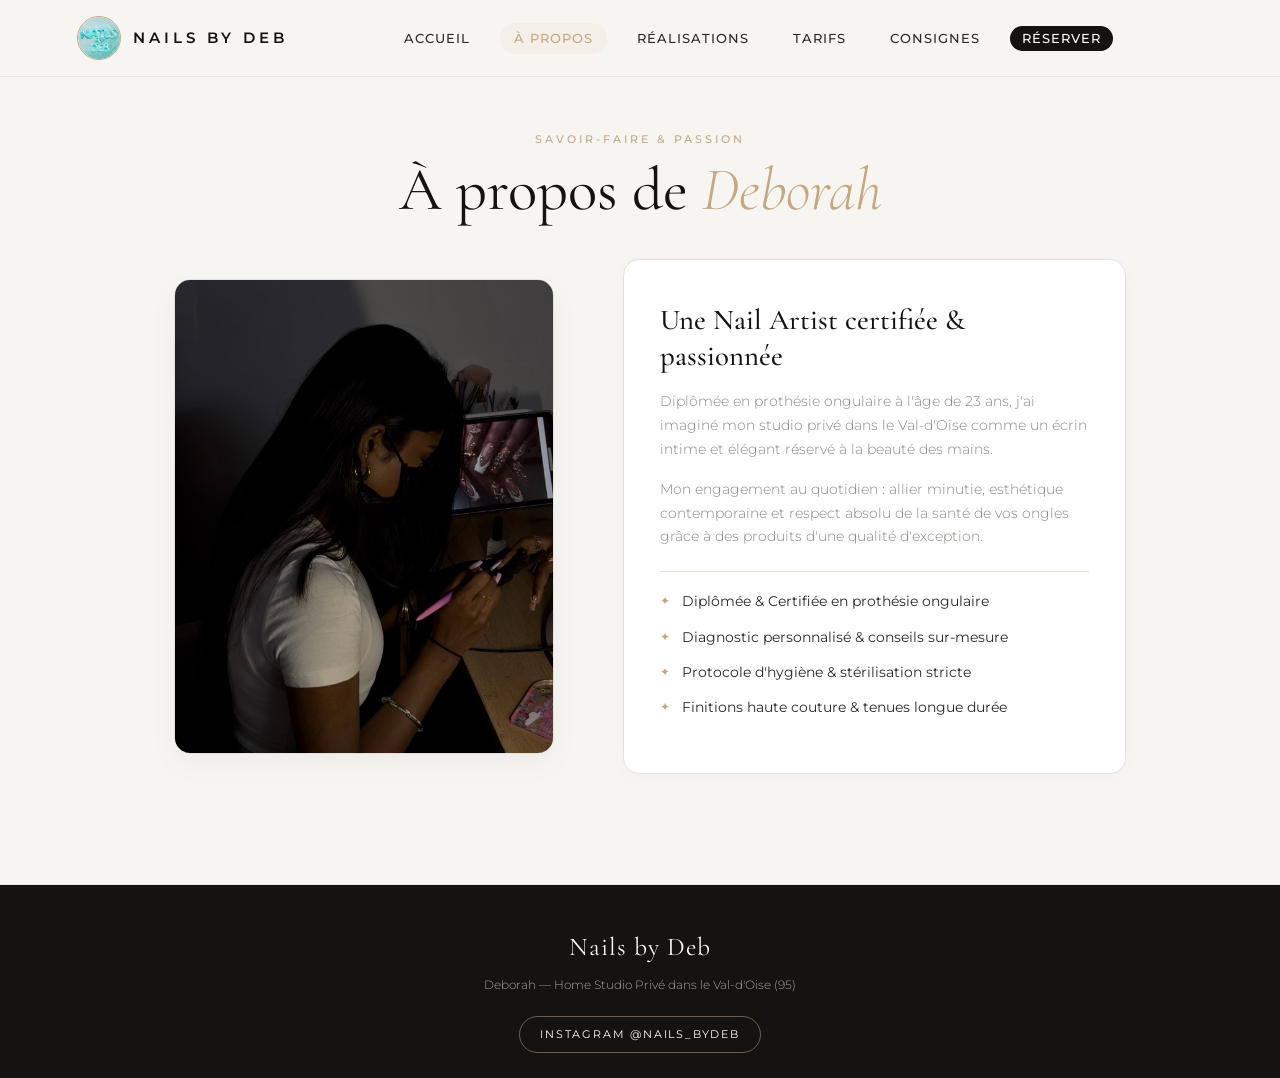
==== commit aa8baa71: "Update about.html" ====
--- a/about.html
+++ b/about.html
@@ -6,7 +6,7 @@
     <title>À propos — Nails by Deb</title>
     <link rel="preconnect" href="https://fonts.googleapis.com">
     <link rel="preconnect" href="https://fonts.gstatic.com" crossorigin>
-    <link href="https://fonts.googleapis.com/css2?family=Cormorant+Garamond:ital,wght@0,400;0,500;0,600;1,400&family=Montserrat:wght@300;400;500;600&display=swap" rel="stylesheet">
+    <link href="https://fonts.googleapis.com/css2?family=Cormorant+Garamond:ital,wght@0,300;0,400;0,500;0,600;1,400&family=Montserrat:wght@300;400;500;600&display=swap" rel="stylesheet">
     <style>
         :root {
             --bg-main: #F7F5F2;
@@ -16,29 +16,26 @@
             --text-main: #2C2A29;
             --text-muted: #8C857E;
             --border: #E6E0D8;
-            --radius: 12px;
+            --radius: 16px;
             --transition: all 0.4s cubic-bezier(0.16, 1, 0.3, 1);
         }
 
         * { box-sizing: border-box; margin: 0; padding: 0; }
         body { background-color: var(--bg-main); color: var(--text-main); font-family: 'Montserrat', sans-serif; line-height: 1.7; -webkit-tap-highlight-color: transparent; overflow-x: hidden; }
 
-        @keyframes fadeUp {
-            from { opacity: 0; transform: translateY(35px); }
-            to { opacity: 1; transform: translateY(0); }
-        }
+        @keyframes fadeUp { from { opacity: 0; transform: translateY(35px); } to { opacity: 1; transform: translateY(0); } }
         .animate-up { animation: fadeUp 0.8s cubic-bezier(0.16, 1, 0.3, 1) forwards; opacity: 0; }
         .delay-1 { animation-delay: 0.1s; }
         .delay-2 { animation-delay: 0.25s; }
 
-        header { position: relative; width: 100%; background: rgba(247, 245, 242, 0.98); border-bottom: 1px solid var(--border); z-index: 1000; padding: 12px 4%; display: flex; flex-direction: column; align-items: center; gap: 10px; }
-        .brand-logo { display: flex; align-items: center; gap: 10px; text-decoration: none; color: var(--accent-dark); }
-        .brand-logo img { width: 38px; height: 38px; border-radius: 50%; object-fit: cover; border: 1px solid var(--accent-gold); }
-        .brand-logo span { font-family: 'Cormorant Garamond', serif; font-size: 1.25rem; letter-spacing: 2px; text-transform: uppercase; font-weight: 600; }
+        header { position: relative; width: 100%; background: rgba(247, 245, 242, 0.98); border-bottom: 1px solid var(--border); z-index: 1000; padding: 14px 4%; display: flex; flex-direction: column; align-items: center; gap: 12px; }
+        .brand-logo { display: flex; align-items: center; gap: 12px; text-decoration: none; color: var(--accent-dark); white-space: nowrap; }
+        .brand-logo img { width: 40px; height: 40px; border-radius: 50%; object-fit: cover; border: 1px solid var(--accent-gold); flex-shrink: 0; }
+        .brand-logo span { font-family: 'Montserrat', sans-serif; font-size: 0.88rem; letter-spacing: 3.5px; text-transform: uppercase; font-weight: 600; color: var(--accent-dark); white-space: nowrap; }
         
         nav { width: 100%; display: flex; justify-content: center; }
         nav ul { display: flex; list-style: none; gap: 4px; justify-content: center; align-items: center; flex-wrap: wrap; padding: 2px 0; }
-        nav a { text-decoration: none; color: var(--text-main); font-size: 0.65rem; font-weight: 500; text-transform: uppercase; letter-spacing: 0.8px; padding: 5px 8px; border-radius: 15px; transition: var(--transition); }
+        nav a { text-decoration: none; color: var(--text-main); font-size: 0.65rem; font-weight: 500; text-transform: uppercase; letter-spacing: 1px; padding: 5px 8px; border-radius: 15px; transition: var(--transition); }
         nav a:hover, nav a.active { color: var(--accent-gold); background: rgba(197, 168, 128, 0.08); }
         .btn-nav { background-color: var(--accent-dark) !important; color: #FFF !important; padding: 5px 12px !important; }
 
@@ -46,15 +43,16 @@
             header { position: fixed; top: 0; left: 0; flex-direction: row; justify-content: space-between; padding: 16px 6%; backdrop-filter: blur(12px); }
             nav ul { gap: 16px; flex-wrap: nowrap; }
             nav a { font-size: 0.8rem; padding: 8px 14px; }
-            .brand-logo img { width: 48px; height: 48px; }
-            .brand-logo span { font-size: 1.7rem; }
+            .brand-logo img { width: 44px; height: 44px; }
+            .brand-logo span { font-size: 0.95rem; letter-spacing: 4px; }
             section { padding-top: 130px !important; }
         }
 
-        section { padding: 40px 5% 50px; max-width: 1100px; margin: 0 auto; }
+        section { padding: 40px 5% 60px; max-width: 1100px; margin: 0 auto; }
         .section-header { text-align: center; margin-bottom: 35px; }
-        .section-header p { color: var(--accent-gold); font-size: 0.7rem; text-transform: uppercase; letter-spacing: 2.5px; margin-bottom: 8px; font-weight: 500; }
-        .section-header h1 { font-family: 'Cormorant Garamond', serif; font-size: clamp(2.1rem, 5vw, 3.5rem); color: var(--accent-dark); font-weight: 400; }
+        .section-header p { color: var(--accent-gold); font-size: 0.7rem; text-transform: uppercase; letter-spacing: 3px; margin-bottom: 8px; font-weight: 500; }
+        .section-header h1 { font-family: 'Cormorant Garamond', serif; font-size: clamp(2.2rem, 5vw, 3.8rem); color: var(--accent-dark); font-weight: 400; line-height: 1.1; }
+        .section-header h1 em { font-style: italic; color: var(--accent-gold); font-weight: 300; }
 
         .about-layout { display: grid; grid-template-columns: 1fr; gap: 30px; align-items: center; }
         @media (min-width: 850px) { .about-layout { grid-template-columns: 1fr 1.2fr; gap: 50px; } }
@@ -63,19 +61,19 @@
         .about-img-box img { width: 100%; height: 100%; object-fit: cover; display: block; transition: transform 0.7s ease; }
         .about-img-box:hover img { transform: scale(1.05); }
 
-        .about-card { background: var(--bg-card); border: 1px solid var(--border); padding: 30px; border-radius: var(--radius); box-shadow: 0 4px 20px rgba(0,0,0,0.02); transition: var(--transition); }
-        .about-card:hover { border-color: var(--accent-gold); transform: translateY(-5px); box-shadow: 0 10px 30px rgba(197, 168, 128, 0.15); }
-        @media (min-width: 600px) { .about-card { padding: 40px; } }
+        .about-card { background: var(--bg-card); border: 1px solid var(--border); padding: 32px 28px; border-radius: var(--radius); box-shadow: 0 4px 20px rgba(0,0,0,0.02); transition: var(--transition); }
+        .about-card:hover { border-color: var(--accent-gold); transform: translateY(-4px); box-shadow: 0 10px 30px rgba(197, 168, 128, 0.15); }
+        @media (min-width: 600px) { .about-card { padding: 42px 36px; } }
         
-        .about-card h3 { font-family: 'Cormorant Garamond', serif; font-size: 1.7rem; margin-bottom: 16px; color: var(--accent-dark); line-height: 1.25; font-weight: 500; }
-        .about-card p { color: var(--text-muted); margin-bottom: 15px; font-size: 0.88rem; font-weight: 300; }
+        .about-card h3 { font-family: 'Cormorant Garamond', serif; font-size: 1.8rem; margin-bottom: 16px; color: var(--accent-dark); line-height: 1.25; font-weight: 500; }
+        .about-card p { color: var(--text-muted); margin-bottom: 16px; font-size: 0.88rem; font-weight: 300; line-height: 1.7; }
         
-        .about-highlights { list-style: none; margin-top: 20px; border-top: 1px solid var(--border); padding-top: 16px; }
+        .about-highlights { list-style: none; margin-top: 22px; border-top: 1px solid var(--border); padding-top: 18px; }
         .about-highlights li { position: relative; padding-left: 22px; margin-bottom: 12px; font-size: 0.85rem; font-weight: 400; color: var(--text-main); transition: var(--transition); }
-        .about-highlights li:hover { color: var(--accent-gold); transform: translateX(5px); }
+        .about-highlights li:hover { color: var(--accent-gold); transform: translateX(4px); }
         .about-highlights li::before { content: "✦"; position: absolute; left: 0; color: var(--accent-gold); font-size: 0.75rem; top: 1px; }
 
-        footer { background-color: var(--accent-dark); color: #FAF8F5; padding: 40px 5% 25px; text-align: center; margin-top: 40px; border-top: 1px solid var(--border); }
+        footer { background-color: var(--accent-dark); color: #FAF8F5; padding: 40px 5% 25px; text-align: center; margin-top: 50px; border-top: 1px solid var(--border); }
         footer h3 { font-family: 'Cormorant Garamond', serif; font-size: 1.6rem; margin-bottom: 6px; letter-spacing: 1px; font-weight: 400; }
         footer p { color: #A8A29E; font-size: 0.78rem; margin-bottom: 20px; font-weight: 300; }
         .social-link { display: inline-block; color: #FFF; text-decoration: none; border: 1px solid rgba(197, 168, 128, 0.5); padding: 8px 20px; border-radius: 30px; font-size: 0.7rem; letter-spacing: 1.8px; text-transform: uppercase; transition: var(--transition); }
@@ -86,13 +84,13 @@
     <header>
         <a href="index.html" class="brand-logo">
             <img src="logo.png" alt="Nails by Deb Logo">
-            <span>Nails by Deb</span>
+            <span>NAILS BY DEB</span>
         </a>
         <nav>
             <ul>
                 <li><a href="index.html">Accueil</a></li>
                 <li><a href="about.html" class="active">À propos</a></li>
-                <li><a href="realisations.html">Galerie</a></li>
+                <li><a href="realisations.html">Réalisations</a></li>
                 <li><a href="tarifs.html">Tarifs</a></li>
                 <li><a href="rules.html">Consignes</a></li>
                 <li><a href="booking.html" class="btn-nav">Réserver</a></li>
@@ -102,22 +100,22 @@
 
     <section>
         <div class="section-header animate-up">
-            <p>Mon Profil</p>
-            <h1>À propos de moi</h1>
+            <p>Savoir-faire & Passion</p>
+            <h1>À propos de <em>Deborah</em></h1>
         </div>
         <div class="about-layout">
             <div class="about-img-box animate-up delay-1">
-                <img src="deborah.jpg" alt="Deborah — Prothésiste Ongulaire">
+                <img src="deborah.jpg" alt="Deborah — Prothésiste Ongulaire" onerror="this.src='https://images.unsplash.com/photo-1570172619644-dfd03ed5d881?q=80&w=600&auto=format&fit=crop';">
             </div>
             <div class="about-card animate-up delay-2">
-                <h3>Une Nail Artist diplômée & passionnée</h3>
-                <p>À 23 ans, j'ai fait de ma passion un métier d'art et d'exigence en obtenant mon diplôme de prothésiste ongulaire. Je vous reçois dans mon salon privé dans le Val-d'Oise, conçu comme un écrin intime et raffiné.</p>
-                <p>Mon engagement : sublimer vos mains tout en préservant la santé naturelle de vos ongles grâce à des protocoles rigoureux et des produits d'une qualité irréprochable.</p>
+                <h3>Une Nail Artist certifiée & passionnée</h3>
+                <p>Diplômée en prothésie ongulaire à l'âge de 23 ans, j'ai imaginé mon studio privé dans le Val-d'Oise comme un écrin intime et élégant réservé à la beauté des mains.</p>
+                <p>Mon engagement au quotidien : allier minutie, esthétique contemporaine et respect absolu de la santé de vos ongles grâce à des produits d'une qualité d'exception.</p>
                 <ul class="about-highlights">
                     <li>Diplômée & Certifiée en prothésie ongulaire</li>
-                    <li>Conseils sur-mesure & diagnostic personnalisé</li>
-                    <li>Hygiène stricte & stérilisation rigoureuse</li>
-                    <li>Créations signatures et finitions haute couture</li>
+                    <li>Diagnostic personnalisé & conseils sur-mesure</li>
+                    <li>Protocole d'hygiène & stérilisation stricte</li>
+                    <li>Finitions haute couture & tenues longue durée</li>
                 </ul>
             </div>
         </div>
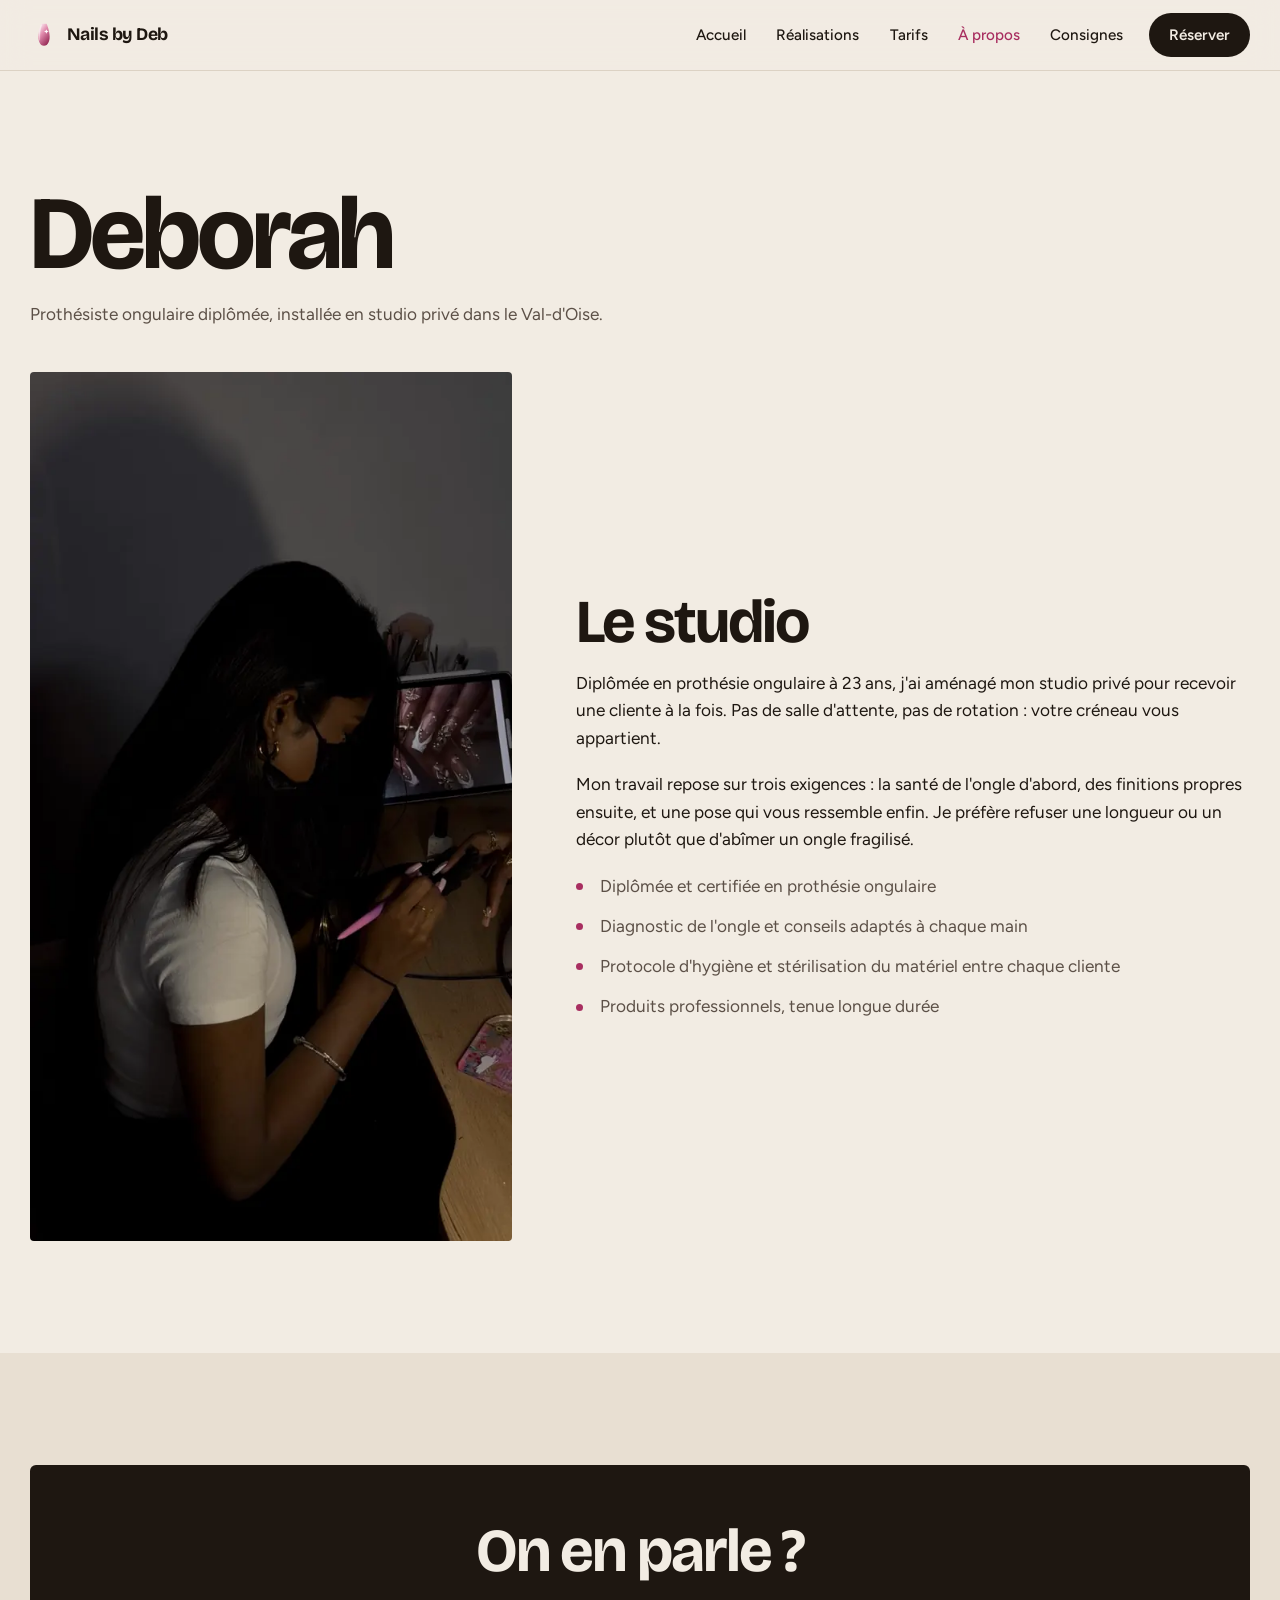
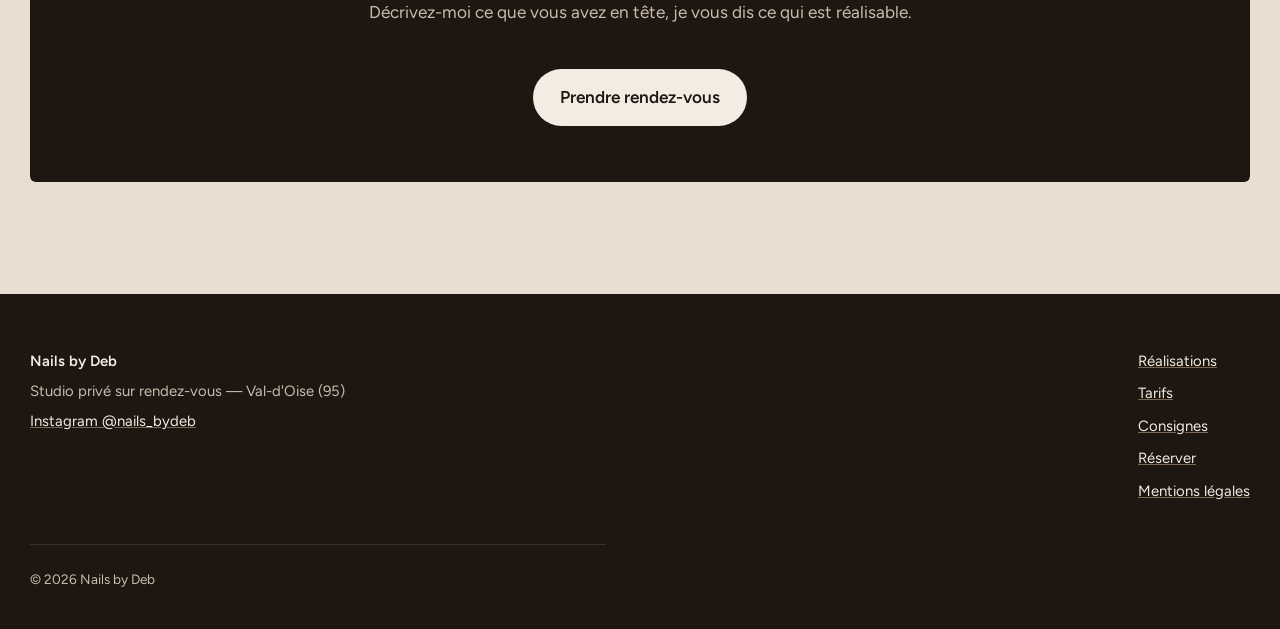
==== commit 2c61b399: "feat: refonte des six pages Changements principaux : - L'accueil montre enfin des photos de poses ; " ====
--- a/about.html
+++ b/about.html
@@ -1,130 +1,118 @@
 <!DOCTYPE html>
 <html lang="fr">
 <head>
-    <meta charset="UTF-8">
-    <meta name="viewport" content="width=device-width, initial-scale=1.0">
-    <title>À propos — Nails by Deb</title>
-    <link rel="preconnect" href="https://fonts.googleapis.com">
-    <link rel="preconnect" href="https://fonts.gstatic.com" crossorigin>
-    <link href="https://fonts.googleapis.com/css2?family=Cormorant+Garamond:ital,wght@0,300;0,400;0,500;0,600;1,400&family=Montserrat:wght@300;400;500;600&display=swap" rel="stylesheet">
-    <style>
-        :root {
-            --bg-main: #F7F5F2;
-            --bg-card: #FFFFFF;
-            --accent-dark: #141312;
-            --accent-gold: #C5A880;
-            --text-main: #2C2A29;
-            --text-muted: #8C857E;
-            --border: #E6E0D8;
-            --radius: 16px;
-            --transition: all 0.4s cubic-bezier(0.16, 1, 0.3, 1);
-        }
+<meta charset="UTF-8">
+<meta name="viewport" content="width=device-width, initial-scale=1">
+<title>À propos de Deborah — Nails by Deb</title>
+<meta name="description" content="Deborah, prothésiste ongulaire diplômée, reçoit en studio privé dans le Val-d'Oise. Diagnostic de l'ongle, hygiène stricte et nail art sur-mesure.">
+<link rel="canonical" href="https://jrpsg92.github.io/NailsbyDeb/about.html">
 
-        * { box-sizing: border-box; margin: 0; padding: 0; }
-        body { background-color: var(--bg-main); color: var(--text-main); font-family: 'Montserrat', sans-serif; line-height: 1.7; -webkit-tap-highlight-color: transparent; overflow-x: hidden; }
+<meta property="og:type" content="profile">
+<meta property="og:title" content="À propos de Deborah — Nails by Deb">
+<meta property="og:description" content="Prothésiste ongulaire diplômée, studio privé dans le Val-d'Oise.">
+<meta property="og:image" content="https://jrpsg92.github.io/NailsbyDeb/img/og-image.jpg">
+<meta property="og:url" content="https://jrpsg92.github.io/NailsbyDeb/about.html">
+<meta property="og:locale" content="fr_FR">
+<meta name="twitter:card" content="summary_large_image">
 
-        @keyframes fadeUp { from { opacity: 0; transform: translateY(35px); } to { opacity: 1; transform: translateY(0); } }
-        .animate-up { animation: fadeUp 0.8s cubic-bezier(0.16, 1, 0.3, 1) forwards; opacity: 0; }
-        .delay-1 { animation-delay: 0.1s; }
-        .delay-2 { animation-delay: 0.25s; }
+<link rel="icon" href="img/logo-mark.svg" type="image/svg+xml">
+<link rel="apple-touch-icon" href="img/apple-touch-icon.png">
+<meta name="theme-color" content="#F2ECE3">
 
-        header { position: relative; width: 100%; background: rgba(247, 245, 242, 0.98); border-bottom: 1px solid var(--border); z-index: 1000; padding: 14px 4%; display: flex; flex-direction: column; align-items: center; gap: 12px; }
-        .brand-logo { display: flex; align-items: center; gap: 12px; text-decoration: none; color: var(--accent-dark); white-space: nowrap; }
-        .brand-logo img { width: 40px; height: 40px; border-radius: 50%; object-fit: cover; border: 1px solid var(--accent-gold); flex-shrink: 0; }
-        .brand-logo span { font-family: 'Montserrat', sans-serif; font-size: 0.88rem; letter-spacing: 3.5px; text-transform: uppercase; font-weight: 600; color: var(--accent-dark); white-space: nowrap; }
-        
-        nav { width: 100%; display: flex; justify-content: center; }
-        nav ul { display: flex; list-style: none; gap: 4px; justify-content: center; align-items: center; flex-wrap: wrap; padding: 2px 0; }
-        nav a { text-decoration: none; color: var(--text-main); font-size: 0.65rem; font-weight: 500; text-transform: uppercase; letter-spacing: 1px; padding: 5px 8px; border-radius: 15px; transition: var(--transition); }
-        nav a:hover, nav a.active { color: var(--accent-gold); background: rgba(197, 168, 128, 0.08); }
-        .btn-nav { background-color: var(--accent-dark) !important; color: #FFF !important; padding: 5px 12px !important; }
-
-        @media (min-width: 768px) {
-            header { position: fixed; top: 0; left: 0; flex-direction: row; justify-content: space-between; padding: 16px 6%; backdrop-filter: blur(12px); }
-            nav ul { gap: 16px; flex-wrap: nowrap; }
-            nav a { font-size: 0.8rem; padding: 8px 14px; }
-            .brand-logo img { width: 44px; height: 44px; }
-            .brand-logo span { font-size: 0.95rem; letter-spacing: 4px; }
-            section { padding-top: 130px !important; }
-        }
-
-        section { padding: 40px 5% 60px; max-width: 1100px; margin: 0 auto; }
-        .section-header { text-align: center; margin-bottom: 35px; }
-        .section-header p { color: var(--accent-gold); font-size: 0.7rem; text-transform: uppercase; letter-spacing: 3px; margin-bottom: 8px; font-weight: 500; }
-        .section-header h1 { font-family: 'Cormorant Garamond', serif; font-size: clamp(2.2rem, 5vw, 3.8rem); color: var(--accent-dark); font-weight: 400; line-height: 1.1; }
-        .section-header h1 em { font-style: italic; color: var(--accent-gold); font-weight: 300; }
-
-        .about-layout { display: grid; grid-template-columns: 1fr; gap: 30px; align-items: center; }
-        @media (min-width: 850px) { .about-layout { grid-template-columns: 1fr 1.2fr; gap: 50px; } }
-
-        .about-img-box { border-radius: var(--radius); overflow: hidden; border: 1px solid var(--border); box-shadow: 0 10px 30px rgba(0,0,0,0.04); aspect-ratio: 4/5; max-width: 380px; margin: 0 auto; width: 100%; background: #FFF; position: relative; }
-        .about-img-box img { width: 100%; height: 100%; object-fit: cover; display: block; transition: transform 0.7s ease; }
-        .about-img-box:hover img { transform: scale(1.05); }
-
-        .about-card { background: var(--bg-card); border: 1px solid var(--border); padding: 32px 28px; border-radius: var(--radius); box-shadow: 0 4px 20px rgba(0,0,0,0.02); transition: var(--transition); }
-        .about-card:hover { border-color: var(--accent-gold); transform: translateY(-4px); box-shadow: 0 10px 30px rgba(197, 168, 128, 0.15); }
-        @media (min-width: 600px) { .about-card { padding: 42px 36px; } }
-        
-        .about-card h3 { font-family: 'Cormorant Garamond', serif; font-size: 1.8rem; margin-bottom: 16px; color: var(--accent-dark); line-height: 1.25; font-weight: 500; }
-        .about-card p { color: var(--text-muted); margin-bottom: 16px; font-size: 0.88rem; font-weight: 300; line-height: 1.7; }
-        
-        .about-highlights { list-style: none; margin-top: 22px; border-top: 1px solid var(--border); padding-top: 18px; }
-        .about-highlights li { position: relative; padding-left: 22px; margin-bottom: 12px; font-size: 0.85rem; font-weight: 400; color: var(--text-main); transition: var(--transition); }
-        .about-highlights li:hover { color: var(--accent-gold); transform: translateX(4px); }
-        .about-highlights li::before { content: "✦"; position: absolute; left: 0; color: var(--accent-gold); font-size: 0.75rem; top: 1px; }
-
-        footer { background-color: var(--accent-dark); color: #FAF8F5; padding: 40px 5% 25px; text-align: center; margin-top: 50px; border-top: 1px solid var(--border); }
-        footer h3 { font-family: 'Cormorant Garamond', serif; font-size: 1.6rem; margin-bottom: 6px; letter-spacing: 1px; font-weight: 400; }
-        footer p { color: #A8A29E; font-size: 0.78rem; margin-bottom: 20px; font-weight: 300; }
-        .social-link { display: inline-block; color: #FFF; text-decoration: none; border: 1px solid rgba(197, 168, 128, 0.5); padding: 8px 20px; border-radius: 30px; font-size: 0.7rem; letter-spacing: 1.8px; text-transform: uppercase; transition: var(--transition); }
-        .social-link:hover { background: var(--accent-gold); border-color: var(--accent-gold); color: #141312; }
-    </style>
+<link rel="preconnect" href="https://fonts.googleapis.com">
+<link rel="preconnect" href="https://fonts.gstatic.com" crossorigin>
+<link href="https://fonts.googleapis.com/css2?family=Bricolage+Grotesque:opsz,wght@12..96,600;12..96,700&family=Figtree:wght@400;500;600&display=swap" rel="stylesheet">
+<link rel="stylesheet" href="style.css">
 </head>
 <body>
-    <header>
-        <a href="index.html" class="brand-logo">
-            <img src="logo.png" alt="Nails by Deb Logo">
-            <span>NAILS BY DEB</span>
-        </a>
-        <nav>
-            <ul>
-                <li><a href="index.html">Accueil</a></li>
-                <li><a href="about.html" class="active">À propos</a></li>
-                <li><a href="realisations.html">Réalisations</a></li>
-                <li><a href="tarifs.html">Tarifs</a></li>
-                <li><a href="rules.html">Consignes</a></li>
-                <li><a href="booking.html" class="btn-nav">Réserver</a></li>
-            </ul>
-        </nav>
-    </header>
+<a class="saut-contenu" href="#contenu">Aller au contenu</a>
 
-    <section>
-        <div class="section-header animate-up">
-            <p>Savoir-faire & Passion</p>
-            <h1>À propos de <em>Deborah</em></h1>
+<header class="entete">
+  <div class="enveloppe entete__rangee">
+    <a class="marque" href="index.html">
+      <img src="img/logo-mark.svg" alt="" width="28" height="28">
+      <span>Nails by Deb</span>
+    </a>
+    <button class="bascule" data-bascule aria-expanded="false" aria-controls="menu" hidden>
+      <span class="bascule__traits" aria-hidden="true"></span> Menu
+    </button>
+    <nav class="nav" id="menu" data-nav aria-label="Navigation principale">
+      <ul>
+        <li><a href="index.html">Accueil</a></li>
+        <li><a href="realisations.html">Réalisations</a></li>
+        <li><a href="tarifs.html">Tarifs</a></li>
+        <li><a href="about.html" aria-current="page">À propos</a></li>
+        <li><a href="rules.html">Consignes</a></li>
+        <li><a class="reserver" href="booking.html">Réserver</a></li>
+      </ul>
+    </nav>
+  </div>
+</header>
+
+<main id="contenu">
+  <section class="section">
+    <div class="enveloppe">
+      <div class="section__chapeau">
+        <h1>Deborah</h1>
+        <p>Prothésiste ongulaire diplômée, installée en studio privé dans le Val-d'Oise.</p>
+      </div>
+
+      <div class="duo">
+        <img src="img/deborah-600.webp"
+             srcset="img/deborah-600.webp 600w, img/deborah-1000.webp 1000w"
+             sizes="(min-width: 52rem) 40vw, 100vw"
+             alt="Deborah au travail dans son studio" width="1221" height="2201">
+        <div>
+          <h2>Le studio</h2>
+          <p>Diplômée en prothésie ongulaire à 23 ans, j'ai aménagé mon studio
+             privé pour recevoir une cliente à la fois. Pas de salle d'attente,
+             pas de rotation : votre créneau vous appartient.</p>
+          <p>Mon travail repose sur trois exigences : la santé de l'ongle d'abord,
+             des finitions propres ensuite, et une pose qui vous ressemble enfin.
+             Je préfère refuser une longueur ou un décor plutôt que d'abîmer
+             un ongle fragilisé.</p>
+          <ul class="liste-nue">
+            <li>Diplômée et certifiée en prothésie ongulaire</li>
+            <li>Diagnostic de l'ongle et conseils adaptés à chaque main</li>
+            <li>Protocole d'hygiène et stérilisation du matériel entre chaque cliente</li>
+            <li>Produits professionnels, tenue longue durée</li>
+          </ul>
         </div>
-        <div class="about-layout">
-            <div class="about-img-box animate-up delay-1">
-                <img src="deborah.jpg" alt="Deborah — Prothésiste Ongulaire" onerror="this.src='https://images.unsplash.com/photo-1570172619644-dfd03ed5d881?q=80&w=600&auto=format&fit=crop';">
-            </div>
-            <div class="about-card animate-up delay-2">
-                <h3>Une Nail Artist certifiée & passionnée</h3>
-                <p>Diplômée en prothésie ongulaire à l'âge de 23 ans, j'ai imaginé mon studio privé dans le Val-d'Oise comme un écrin intime et élégant réservé à la beauté des mains.</p>
-                <p>Mon engagement au quotidien : allier minutie, esthétique contemporaine et respect absolu de la santé de vos ongles grâce à des produits d'une qualité d'exception.</p>
-                <ul class="about-highlights">
-                    <li>Diplômée & Certifiée en prothésie ongulaire</li>
-                    <li>Diagnostic personnalisé & conseils sur-mesure</li>
-                    <li>Protocole d'hygiène & stérilisation stricte</li>
-                    <li>Finitions haute couture & tenues longue durée</li>
-                </ul>
-            </div>
-        </div>
-    </section>
+      </div>
+    </div>
+  </section>
 
-    <footer>
-        <h3>Nails by Deb</h3>
-        <p>Deborah — Home Studio Privé dans le Val-d'Oise (95)</p>
-        <a href="https://instagram.com/nails_bydeb" target="_blank" class="social-link">Instagram @nails_bydeb</a>
-    </footer>
+  <section class="section section--sable">
+    <div class="enveloppe">
+      <div class="appel">
+        <h2>On en parle&nbsp;?</h2>
+        <p>Décrivez-moi ce que vous avez en tête, je vous dis ce qui est réalisable.</p>
+        <a class="bouton" href="booking.html">Prendre rendez-vous</a>
+      </div>
+    </div>
+  </section>
+</main>
+
+<footer class="pied">
+  <div class="enveloppe">
+    <div class="pied__rangee">
+      <div>
+        <strong>Nails by Deb</strong>
+        <p>Studio privé sur rendez-vous — Val-d'Oise (95)</p>
+        <p><a href="https://instagram.com/nails_bydeb" rel="noopener">Instagram @nails_bydeb</a></p>
+      </div>
+      <ul>
+        <li><a href="realisations.html">Réalisations</a></li>
+        <li><a href="tarifs.html">Tarifs</a></li>
+        <li><a href="rules.html">Consignes</a></li>
+        <li><a href="booking.html">Réserver</a></li>
+        <li><a href="mentions-legales.html">Mentions légales</a></li>
+      </ul>
+    </div>
+    <p class="pied__mention">© 2026 Nails by Deb</p>
+  </div>
+</footer>
+
+<script src="script.js" defer></script>
 </body>
 </html>
--- a/style.css
+++ b/style.css
@@ -0,0 +1,367 @@
+/* ==========================================================================
+   Nails by Deb — feuille de style unique
+   Direction : sable chaud + espresso, accent framboise emprunté aux fleurs
+   sculptées de ses poses. Le beige reste la base ; la modernité vient de la
+   typographie large, du contraste franc et des photos plein cadre —
+   pas de dorure, pas d'italique décoratif.
+   ========================================================================== */
+
+/* --- Jetons ------------------------------------------------------------- */
+:root {
+  /* Sable : la base chaude */
+  --sable: #F2ECE3;
+  --sable-profond: #E8DFD2;
+
+  /* Espresso : le contrepoint sombre, chaud lui aussi (jamais un noir neutre) */
+  --espresso: #1E1711;
+  --espresso-haut: #2A211A;
+
+  /* Framboise : reprise des fleurs en relief de ses poses */
+  --framboise: #A82E60;
+  --framboise-clair: #F2A8C6;
+
+  /* Texte */
+  --texte: #1E1711;
+  --texte-doux: #5C5047;
+  --texte-inverse: #F2ECE3;
+  --texte-inverse-doux: #C9BCAC;
+
+  /* Filets : décoratif, puis porteur d'information (≥ 3:1) */
+  --filet: #DCD2C4;
+  --filet-actif: #94816A;
+  --filet-sombre: #3C3026;
+  --filet-sombre-actif: #7A6754;
+
+  --lisible: 64ch;
+  --respiration: clamp(3.5rem, 9vw, 7rem);
+  --courbe: cubic-bezier(.22, 1, .36, 1);
+}
+
+/* --- Base --------------------------------------------------------------- */
+*, *::before, *::after { box-sizing: border-box; }
+
+html { scroll-behavior: smooth; }
+
+body {
+  margin: 0;
+  background: var(--sable);
+  color: var(--texte);
+  font-family: Figtree, system-ui, -apple-system, "Segoe UI", sans-serif;
+  font-size: clamp(1rem, .96rem + .2vw, 1.075rem);
+  line-height: 1.6;
+  -webkit-font-smoothing: antialiased;
+}
+
+/* Le display porte la personnalité : large, dense, serré. */
+h1, h2, h3 {
+  font-family: "Bricolage Grotesque", system-ui, sans-serif;
+  font-weight: 700;
+  line-height: .98;
+  letter-spacing: -.035em;
+  margin: 0;
+  text-wrap: balance;
+}
+
+h1 { font-size: clamp(3rem, 1.6rem + 6.6vw, 6.5rem); }
+h2 { font-size: clamp(2.1rem, 1.3rem + 3.6vw, 3.8rem); }
+h3 {
+  font-size: clamp(1.15rem, 1.05rem + .5vw, 1.4rem);
+  font-weight: 600;
+  letter-spacing: -.02em;
+  line-height: 1.15;
+}
+
+p { margin: 0 0 1.1em; max-width: var(--lisible); }
+
+/* Les titres n'ont pas de marge basse : c'est l'élément suivant qui ouvre
+   l'espace, pour éviter les marges qui s'annulent entre blocs. */
+h1 + p, h2 + p { margin-top: 1.15rem; }
+h3 + p { margin-top: .5rem; }
+img { display: block; max-width: 100%; height: auto; }
+a { color: var(--framboise); }
+
+:focus-visible {
+  outline: 3px solid var(--framboise);
+  outline-offset: 3px;
+  border-radius: 2px;
+}
+
+.enveloppe { width: min(100% - 2.5rem, 1220px); margin-inline: auto; }
+
+.enveloppe-accroche { width: min(100% - 2.5rem, 1220px); margin-inline: auto; }
+@media (min-width: 62rem) { .enveloppe-accroche { width: auto; margin-inline: 0; } }
+
+.saut-contenu {
+  position: absolute; left: -9999px; top: 0;
+  background: var(--framboise); color: var(--sable);
+  padding: .75rem 1.25rem; z-index: 200; font-weight: 600;
+}
+.saut-contenu:focus { left: 1rem; top: 1rem; }
+
+/* --- En-tête ------------------------------------------------------------ */
+.entete {
+  position: sticky; top: 0; z-index: 100;
+  background: color-mix(in srgb, var(--sable) 90%, transparent);
+  backdrop-filter: blur(14px);
+  border-bottom: 1px solid var(--filet);
+}
+
+.entete__rangee {
+  display: flex; align-items: center; justify-content: space-between;
+  gap: 1rem; padding-block: .8rem;
+}
+
+.marque {
+  display: flex; align-items: center; gap: .55rem;
+  text-decoration: none; color: var(--texte);
+  font-family: "Bricolage Grotesque", sans-serif;
+  font-weight: 700; font-size: 1.1rem; letter-spacing: -.03em;
+}
+.marque img { width: 28px; height: 28px; }
+
+.bascule {
+  display: inline-flex; align-items: center; gap: .5rem;
+  background: none; border: 1px solid var(--filet-actif); border-radius: 999px;
+  color: var(--texte); font: inherit; font-size: .9rem; font-weight: 600;
+  padding: .5rem .95rem; cursor: pointer; min-height: 44px;
+}
+.bascule__traits { position: relative; width: 16px; height: 2px; background: currentColor; }
+.bascule__traits::before, .bascule__traits::after {
+  content: ""; position: absolute; left: 0; width: 16px; height: 2px;
+  background: currentColor; transition: transform .3s var(--courbe);
+}
+.bascule__traits::before { top: -5px; }
+.bascule__traits::after { top: 5px; }
+[aria-expanded="true"] .bascule__traits { background: transparent; }
+[aria-expanded="true"] .bascule__traits::before { transform: translateY(5px) rotate(45deg); }
+[aria-expanded="true"] .bascule__traits::after { transform: translateY(-5px) rotate(-45deg); }
+
+.nav { display: none; }
+.nav[data-ouvert="true"] { display: block; }
+.nav ul { list-style: none; margin: 0; padding: 0 0 1rem; display: grid; gap: .15rem; }
+.nav a {
+  display: block; padding: .8rem .25rem; min-height: 44px;
+  color: var(--texte); text-decoration: none;
+  border-bottom: 1px solid var(--filet); font-weight: 500;
+}
+.nav a[aria-current="page"] { color: var(--framboise); }
+.nav .reserver {
+  margin-top: .6rem; border: 0;
+  background: var(--espresso); color: var(--texte-inverse);
+  border-radius: 999px; text-align: center; font-weight: 600;
+}
+
+@media (min-width: 62rem) {
+  .bascule { display: none; }
+  .nav { display: block !important; }
+  .nav ul { display: flex; align-items: center; gap: .3rem; padding: 0; }
+  .nav a {
+    border: 0; padding: .6rem .8rem; border-radius: 999px;
+    font-size: .95rem; display: flex; align-items: center;
+  }
+  .nav a:hover { color: var(--framboise); }
+  .nav .reserver { margin: 0 0 0 .5rem; padding-inline: 1.25rem; }
+  .nav .reserver:hover { background: var(--framboise); color: var(--texte-inverse); }
+}
+
+/* --- Boutons ------------------------------------------------------------ */
+.bouton {
+  display: inline-flex; align-items: center; justify-content: center;
+  min-height: 48px; padding: .85rem 1.6rem;
+  border-radius: 999px; border: 1px solid transparent;
+  font: inherit; font-weight: 600; text-decoration: none; cursor: pointer;
+  transition: transform .25s var(--courbe), background-color .25s, color .25s;
+}
+.bouton:hover { transform: translateY(-2px); }
+.bouton:active { transform: translateY(0); }
+
+.bouton--plein { background: var(--espresso); color: var(--texte-inverse); }
+.bouton--plein:hover { background: var(--framboise); }
+
+.bouton--contour { border-color: var(--filet-actif); color: var(--texte); background: transparent; }
+.bouton--contour:hover { border-color: var(--espresso); background: var(--espresso); color: var(--texte-inverse); }
+
+/* Sur fond espresso, les boutons s'inversent */
+.sur-espresso .bouton--plein { background: var(--sable); color: var(--espresso); }
+.sur-espresso .bouton--plein:hover { background: var(--framboise-clair); }
+.sur-espresso .bouton--contour { border-color: var(--filet-sombre-actif); color: var(--texte-inverse); }
+.sur-espresso .bouton--contour:hover { background: var(--sable); color: var(--espresso); border-color: var(--sable); }
+
+/* --- Accroche ----------------------------------------------------------- */
+.accroche { position: relative; overflow: hidden; }
+
+.accroche__fond {
+  width: 100%; aspect-ratio: 4 / 5;
+  object-fit: cover; object-position: center 42%;
+}
+
+.accroche__texte { position: relative; z-index: 1; padding-block: 2rem 2.5rem; }
+.accroche__texte p {
+  font-size: clamp(1.05rem, 1rem + .45vw, 1.28rem);
+  color: var(--texte-doux); max-width: 44ch;
+}
+.accroche__actions { display: flex; flex-wrap: wrap; gap: .75rem; margin-top: 1.75rem; }
+
+/* Au-delà de 62rem, le portrait garde ses proportions dans sa colonne
+   plutôt que d'être étiré en bandeau : on voit la main entière. */
+@media (min-width: 62rem) {
+  .accroche {
+    display: grid; grid-template-columns: 1fr 1fr;
+    align-items: center; min-height: min(82svh, 740px);
+  }
+  .accroche__fond { order: 2; height: 100%; aspect-ratio: auto; object-position: center 45%; }
+  .accroche__texte {
+    order: 1; padding-block: 3rem; width: 100%;
+    padding-inline: max(1.25rem, (100vw - 1220px) / 2) 3rem;
+  }
+}
+@media (min-width: 90rem) { .accroche { grid-template-columns: 1fr .85fr; } }
+
+/* Le reflet du gel : l'unique moment mis en scène, au chargement. */
+.reflet {
+  background: linear-gradient(100deg,
+      var(--espresso) 0 38%, var(--framboise) 48%, var(--espresso) 58% 100%);
+  background-size: 260% 100%;
+  background-position: 160% 0;
+  -webkit-background-clip: text; background-clip: text;
+  color: transparent;
+  animation: balayage 1.9s var(--courbe) .2s both;
+}
+@keyframes balayage { to { background-position: -30% 0; } }
+
+/* --- Sections ----------------------------------------------------------- */
+.section { padding-block: var(--respiration); }
+.section--sable { background: var(--sable-profond); }
+
+.section--espresso {
+  background: var(--espresso);
+  color: var(--texte-inverse);
+}
+.section--espresso p { color: var(--texte-inverse-doux); }
+.section--espresso a { color: var(--framboise-clair); }
+
+.section__chapeau { max-width: var(--lisible); margin-bottom: 2.75rem; }
+.section__chapeau p { color: var(--texte-doux); margin-top: 1rem; margin-bottom: 0; }
+.section--espresso .section__chapeau p { color: var(--texte-inverse-doux); }
+
+/* --- Galerie ------------------------------------------------------------ */
+/* Grille éditoriale : les formats varient, aucune vignette n'est identique. */
+.galerie { display: grid; gap: .9rem; grid-template-columns: repeat(2, 1fr); }
+@media (min-width: 48rem) {
+  .galerie { grid-template-columns: repeat(3, 1fr); gap: 1.1rem; }
+  .galerie > :first-child { grid-column: span 2; grid-row: span 2; }
+}
+
+.piece {
+  margin: 0; padding: 0; border: 0;
+  position: relative; overflow: hidden; border-radius: 4px;
+  background: var(--espresso-haut); cursor: zoom-in;
+  aspect-ratio: 4 / 5;
+}
+.galerie > :first-child { aspect-ratio: auto; }
+.piece img { width: 100%; height: 100%; object-fit: cover; transition: transform .7s var(--courbe); }
+.piece:hover img { transform: scale(1.04); }
+
+/* --- Carte de prix ------------------------------------------------------ */
+.carte-prix { display: grid; gap: 2.75rem; }
+@media (min-width: 48rem) { .carte-prix { grid-template-columns: repeat(2, 1fr); gap: 3rem 3.5rem; } }
+
+.famille h3 { margin-bottom: 1rem; color: var(--framboise); }
+
+.prix { list-style: none; margin: 0; padding: 0; }
+.prix li {
+  display: flex; align-items: baseline; gap: .75rem;
+  padding-block: .75rem; border-bottom: 1px solid var(--filet);
+}
+/* Le filet pointillé relie la prestation à son prix. */
+.prix li::after {
+  content: ""; flex: 1; order: 1;
+  border-bottom: 1px dotted var(--filet-actif); translate: 0 -.3em;
+}
+.prix .montant {
+  order: 2; font-variant-numeric: tabular-nums;
+  font-weight: 600; white-space: nowrap;
+}
+.prix .detail { display: block; color: var(--texte-doux); font-size: .87rem; line-height: 1.4; }
+
+/* --- Blocs de texte ----------------------------------------------------- */
+.duo { display: grid; gap: 2.5rem; align-items: center; }
+@media (min-width: 52rem) { .duo { grid-template-columns: 5fr 7fr; gap: 4rem; } }
+.duo img { border-radius: 4px; width: 100%; }
+
+.liste-nue { list-style: none; margin: 0; padding: 0; display: grid; gap: .8rem; }
+.liste-nue li { padding-left: 1.5rem; position: relative; color: var(--texte-doux); }
+.liste-nue li::before {
+  content: ""; position: absolute; left: 0; top: .6em;
+  width: 7px; height: 7px; border-radius: 50%; background: var(--framboise);
+}
+.section--espresso .liste-nue li { color: var(--texte-inverse-doux); }
+.section--espresso .liste-nue li::before { background: var(--framboise-clair); }
+
+.consignes { display: grid; gap: 2rem; }
+@media (min-width: 48rem) { .consignes { grid-template-columns: repeat(2, 1fr); gap: 2.5rem 3.5rem; } }
+.consignes h3 { margin-bottom: .45rem; }
+.consignes p { color: var(--texte-doux); margin: 0; }
+
+.texte-long { max-width: var(--lisible); }
+.texte-long h2 { margin-top: 2.5rem; margin-bottom: .75rem; }
+.texte-long h2:first-child { margin-top: 0; }
+
+/* --- Appel final -------------------------------------------------------- */
+.appel {
+  background: var(--espresso); color: var(--texte-inverse);
+  border-radius: 6px; padding: clamp(2rem, 5vw, 3.5rem); text-align: center;
+}
+.appel p { margin-inline: auto; color: var(--texte-inverse-doux); }
+.appel .bouton { margin-top: 1.5rem; background: var(--sable); color: var(--espresso); }
+.appel .bouton:hover { background: var(--framboise-clair); }
+
+/* --- Pied --------------------------------------------------------------- */
+.pied {
+  background: var(--espresso); color: var(--texte-inverse-doux);
+  padding-block: 3.5rem 2rem; font-size: .93rem;
+}
+.pied__rangee { display: grid; gap: 1.75rem; }
+@media (min-width: 48rem) { .pied__rangee { grid-template-columns: 1fr auto; align-items: start; } }
+.pied strong { display: block; color: var(--texte-inverse); font-weight: 600; margin-bottom: .4rem; }
+.pied p { margin-bottom: .4rem; }
+.pied a { color: var(--texte-inverse); text-decoration-color: var(--filet-sombre-actif); }
+.pied a:hover { color: var(--framboise-clair); }
+.pied ul { list-style: none; margin: 0; padding: 0; display: grid; gap: .55rem; }
+.pied__mention {
+  margin-top: 2.5rem; padding-top: 1.5rem;
+  border-top: 1px solid var(--filet-sombre); font-size: .85rem;
+}
+
+/* --- Visionneuse -------------------------------------------------------- */
+.visionneuse { border: 0; padding: 0; background: transparent; max-width: 100vw; max-height: 100svh; }
+.visionneuse::backdrop { background: rgb(18 13 9 / .94); }
+.visionneuse img { max-width: 92vw; max-height: 80svh; width: auto; border-radius: 4px; }
+.visionneuse__barre { display: flex; justify-content: center; gap: .75rem; padding-top: 1rem; }
+.visionneuse__bouton {
+  width: 48px; height: 48px; border-radius: 50%;
+  border: 1px solid var(--filet-sombre-actif);
+  background: var(--espresso-haut); color: var(--texte-inverse);
+  font-size: 1.1rem; cursor: pointer;
+}
+.visionneuse__bouton:hover { background: var(--sable); color: var(--espresso); }
+
+/* --- Utilitaires -------------------------------------------------------- */
+.hors-ecran {
+  position: absolute; width: 1px; height: 1px;
+  padding: 0; margin: -1px; overflow: hidden;
+  clip-path: inset(50%); white-space: nowrap;
+}
+
+@media (prefers-reduced-motion: reduce) {
+  html { scroll-behavior: auto; }
+  *, *::before, *::after {
+    animation-duration: .01ms !important;
+    animation-iteration-count: 1 !important;
+    transition-duration: .01ms !important;
+  }
+  .reflet {
+    animation: none; background: none;
+    color: var(--espresso); -webkit-text-fill-color: currentColor;
+  }
+}
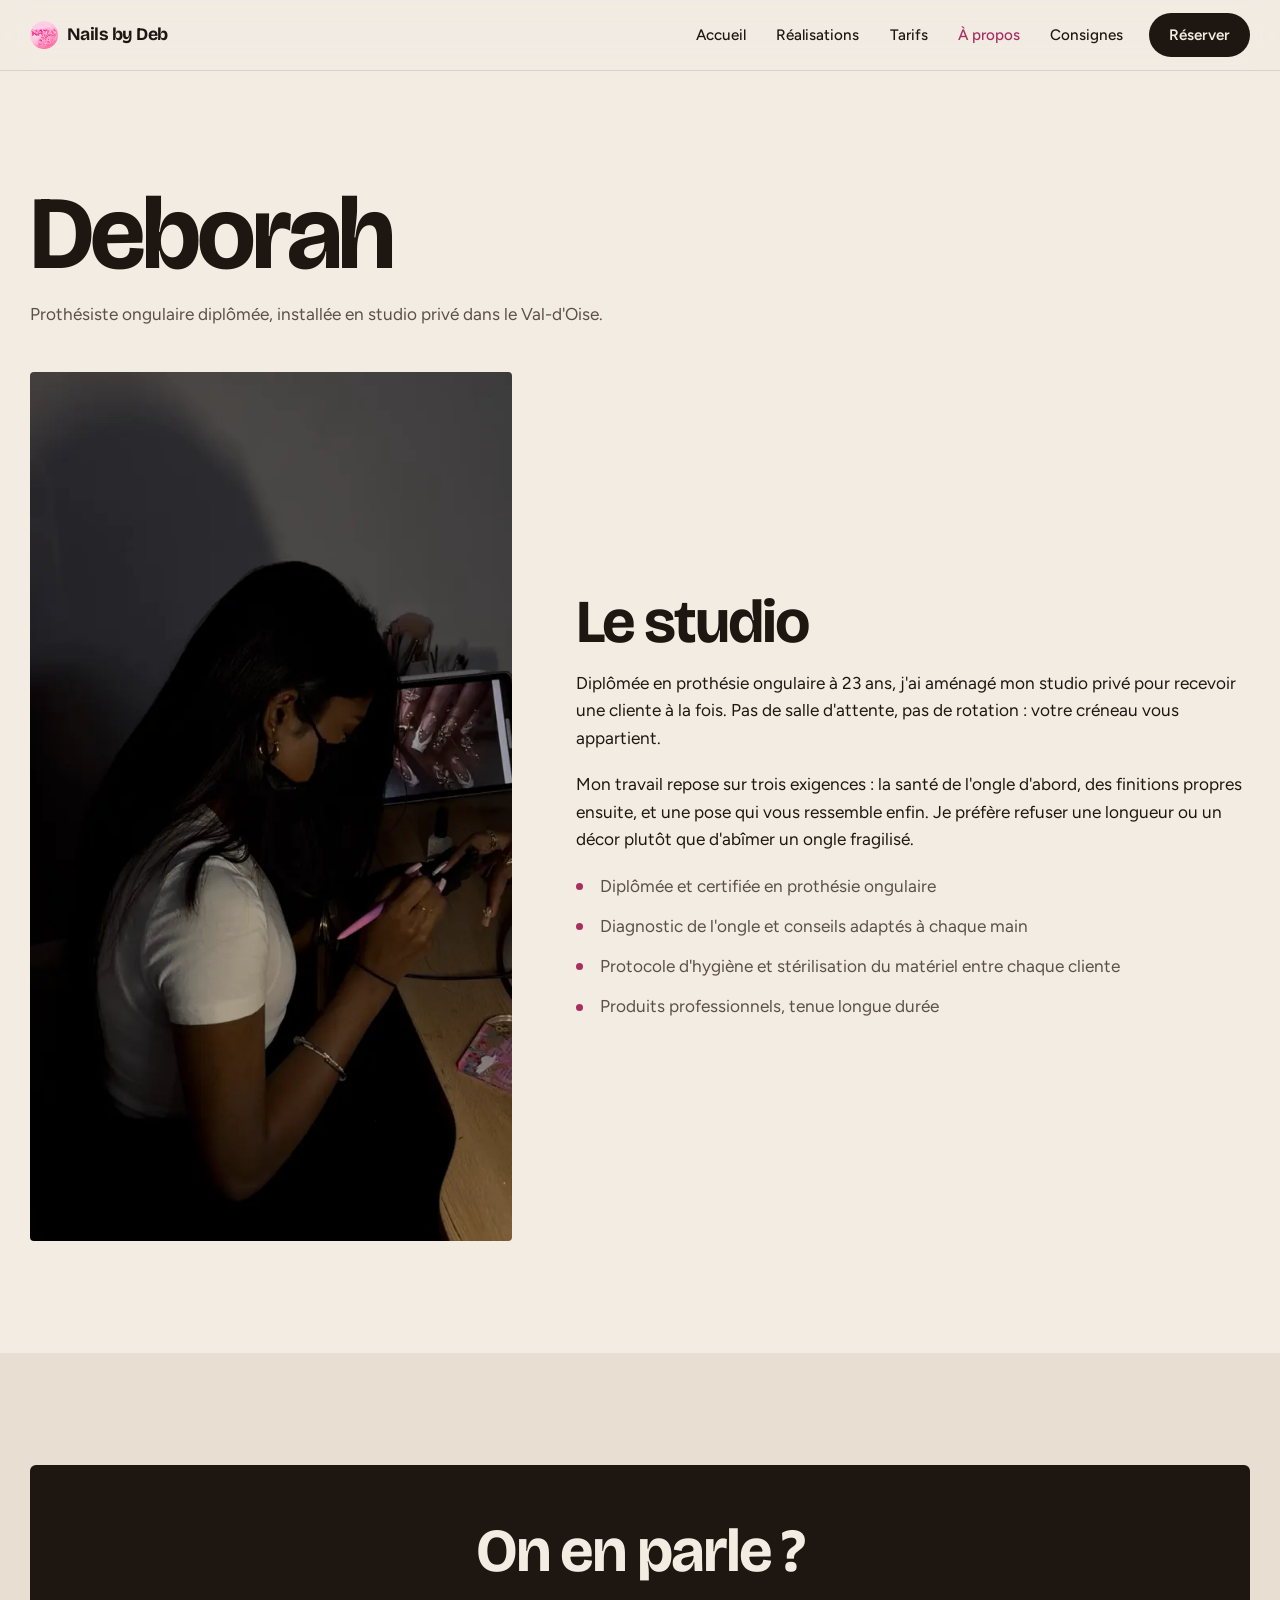
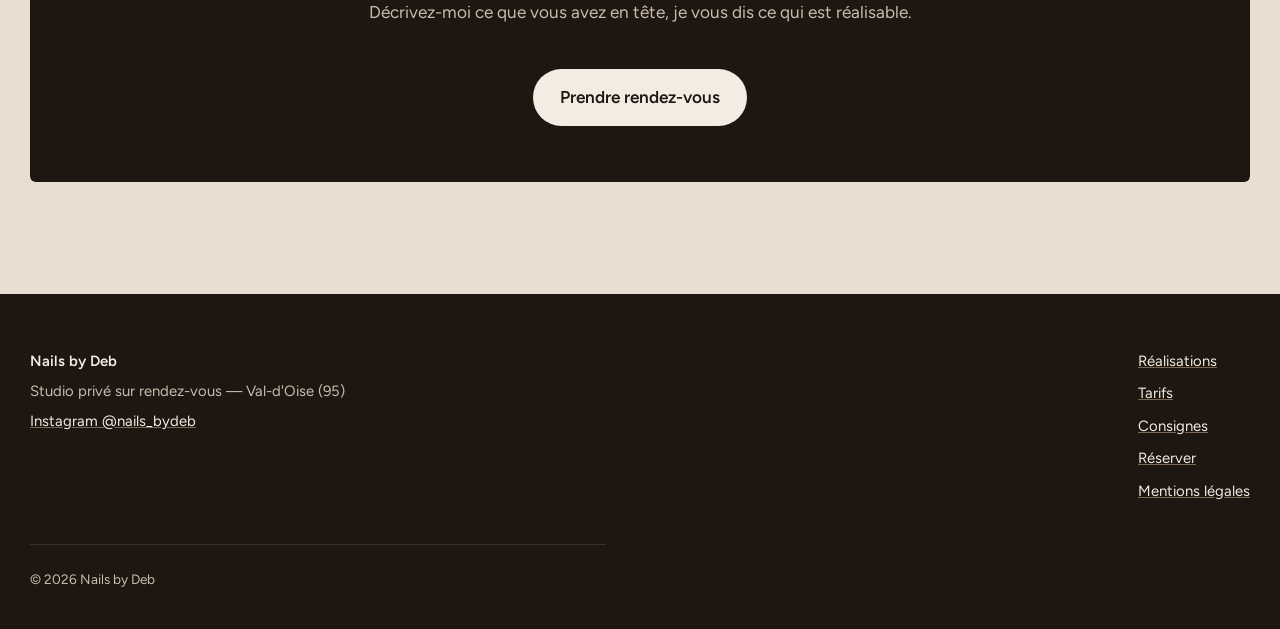
==== commit f441b1aa: "feat: logo officiel en framboise, et plus d'acompte Logo : reprend l'original de la cliente, bascule" ====
--- a/about.html
+++ b/about.html
@@ -15,7 +15,7 @@
 <meta property="og:locale" content="fr_FR">
 <meta name="twitter:card" content="summary_large_image">
 
-<link rel="icon" href="img/logo-mark.svg" type="image/svg+xml">
+<link rel="icon" href="img/logo-96.png" type="image/png">
 <link rel="apple-touch-icon" href="img/apple-touch-icon.png">
 <meta name="theme-color" content="#F2ECE3">
 
@@ -30,7 +30,7 @@
 <header class="entete">
   <div class="enveloppe entete__rangee">
     <a class="marque" href="index.html">
-      <img src="img/logo-mark.svg" alt="" width="28" height="28">
+      <img src="img/logo-96.png" alt="" width="28" height="28">
       <span>Nails by Deb</span>
     </a>
     <button class="bascule" data-bascule aria-expanded="false" aria-controls="menu" hidden>
--- a/style.css
+++ b/style.css
@@ -187,7 +187,73 @@
 .sur-espresso .bouton--contour { border-color: var(--filet-sombre-actif); color: var(--texte-inverse); }
 .sur-espresso .bouton--contour:hover { background: var(--sable); color: var(--espresso); border-color: var(--sable); }
 
-/* --- Accroche ----------------------------------------------------------- */
+/* --- Accroche d'accueil : bienvenue, sans photo ------------------------- */
+/* L'objet 3D porte la marque ; les photos vivent dans la galerie. */
+.accroche--accueil {
+  display: grid;
+  justify-items: center;
+  text-align: center;
+  gap: .25rem; /* le SVG porte déjà sa propre marge interne */
+  padding-block: clamp(2.5rem, 7vw, 5rem) clamp(3rem, 8vw, 6rem);
+  background:
+    radial-gradient(70% 55% at 50% 12%, #FBF6F0 0%, var(--sable) 62%);
+}
+
+.accroche__objet {
+  width: clamp(180px, 42vw, 300px);
+  height: auto;
+  animation: flotter 7s ease-in-out infinite;
+}
+@keyframes flotter {
+  0%, 100% { transform: translateY(0) rotate(-1.5deg); }
+  50%      { transform: translateY(-14px) rotate(1.5deg); }
+}
+
+/* Mot d'accueil en relief : la profondeur vient d'un empilement de copies
+   décalées, et le bloc s'incline vers le pointeur ou le doigt. */
+.scene { perspective: 900px; width: 100%; }
+
+.bienvenue {
+  margin: 0;
+  font-family: "Bricolage Grotesque", system-ui, sans-serif;
+  font-weight: 700;
+  letter-spacing: -.05em;
+  line-height: .9;
+  font-size: clamp(3.2rem, 1rem + 11vw, 8rem);
+  color: #C84C80;
+  transform-style: preserve-3d;
+  transition: transform .4s var(--courbe);
+  will-change: transform;
+  text-shadow:
+     1px  1px 0 #BE4376,  2px  2px 0 #B43D6E,
+     3px  3px 0 #AA3766,  4px  4px 0 #A0325E,
+     5px  5px 0 #962D56,  6px  6px 0 #8C284E,
+     7px  7px 0 #822346,  8px  8px 0 #781E3E,
+     9px  9px 0 #6E1A36, 10px 10px 0 #641636,
+    12px 18px 26px rgb(94 23 52 / .3);
+}
+/* Pendant le survol, la réaction suit le doigt sans inertie. */
+.scene[data-actif="true"] .bienvenue { transition: transform .08s linear; }
+
+.bienvenue__marque {
+  display: block;
+  margin-top: .75rem;
+  font-family: Figtree, system-ui, sans-serif;
+  font-weight: 500;
+  font-size: clamp(1.05rem, .95rem + .5vw, 1.35rem);
+  letter-spacing: 0;
+  color: var(--texte-doux);
+  text-shadow: none;
+}
+
+.accroche--accueil .scene { margin-bottom: 1.5rem; }
+.accroche--accueil .accroche__texte > p { margin-top: 0; }
+
+.accroche--accueil .accroche__texte { padding: 0; }
+.accroche--accueil p { margin-inline: auto; }
+.accroche--accueil .accroche__actions { justify-content: center; }
+
+/* --- Accroche photo (pages intérieures) --------------------------------- */
 .accroche { position: relative; overflow: hidden; }
 
 .accroche__fond {
@@ -249,18 +315,42 @@
 .galerie { display: grid; gap: .9rem; grid-template-columns: repeat(2, 1fr); }
 @media (min-width: 48rem) {
   .galerie { grid-template-columns: repeat(3, 1fr); gap: 1.1rem; }
-  .galerie > :first-child { grid-column: span 2; grid-row: span 2; }
-}
+}
+
+/* Grille dense : des vignettes régulières et serrées, pour que le volume
+   de travail se lise d'un coup d'œil plutôt qu'une photo à la fois. */
+.galerie--dense { gap: .55rem; }
+@media (min-width: 48rem) { .galerie--dense { grid-template-columns: repeat(3, 1fr); gap: .7rem; } }
+@media (min-width: 75rem) { .galerie--dense { grid-template-columns: repeat(4, 1fr); } }
 
 .piece {
   margin: 0; padding: 0; border: 0;
-  position: relative; overflow: hidden; border-radius: 4px;
+  position: relative; overflow: hidden; border-radius: 3px;
   background: var(--espresso-haut); cursor: zoom-in;
   aspect-ratio: 4 / 5;
 }
-.galerie > :first-child { aspect-ratio: auto; }
+.piece[hidden] { display: none; }
 .piece img { width: 100%; height: 100%; object-fit: cover; transition: transform .7s var(--courbe); }
-.piece:hover img { transform: scale(1.04); }
+.piece:hover img { transform: scale(1.05); }
+
+/* --- Filtres ------------------------------------------------------------ */
+.filtres {
+  display: flex; flex-wrap: wrap; gap: .5rem;
+  margin-bottom: 1.5rem;
+}
+.puce {
+  font: inherit; font-size: .92rem; font-weight: 500;
+  min-height: 44px; padding: .5rem 1.1rem;
+  border: 1px solid var(--filet-actif); border-radius: 999px;
+  background: transparent; color: var(--texte);
+  cursor: pointer; transition: background-color .2s, color .2s, border-color .2s;
+}
+.puce:hover { border-color: var(--espresso); }
+.puce[aria-pressed="true"] {
+  background: var(--espresso); border-color: var(--espresso);
+  color: var(--texte-inverse);
+}
+.compte-poses { color: var(--texte-doux); font-size: .92rem; margin: 1.25rem 0 0; }
 
 /* --- Carte de prix ------------------------------------------------------ */
 .carte-prix { display: grid; gap: 2.75rem; }
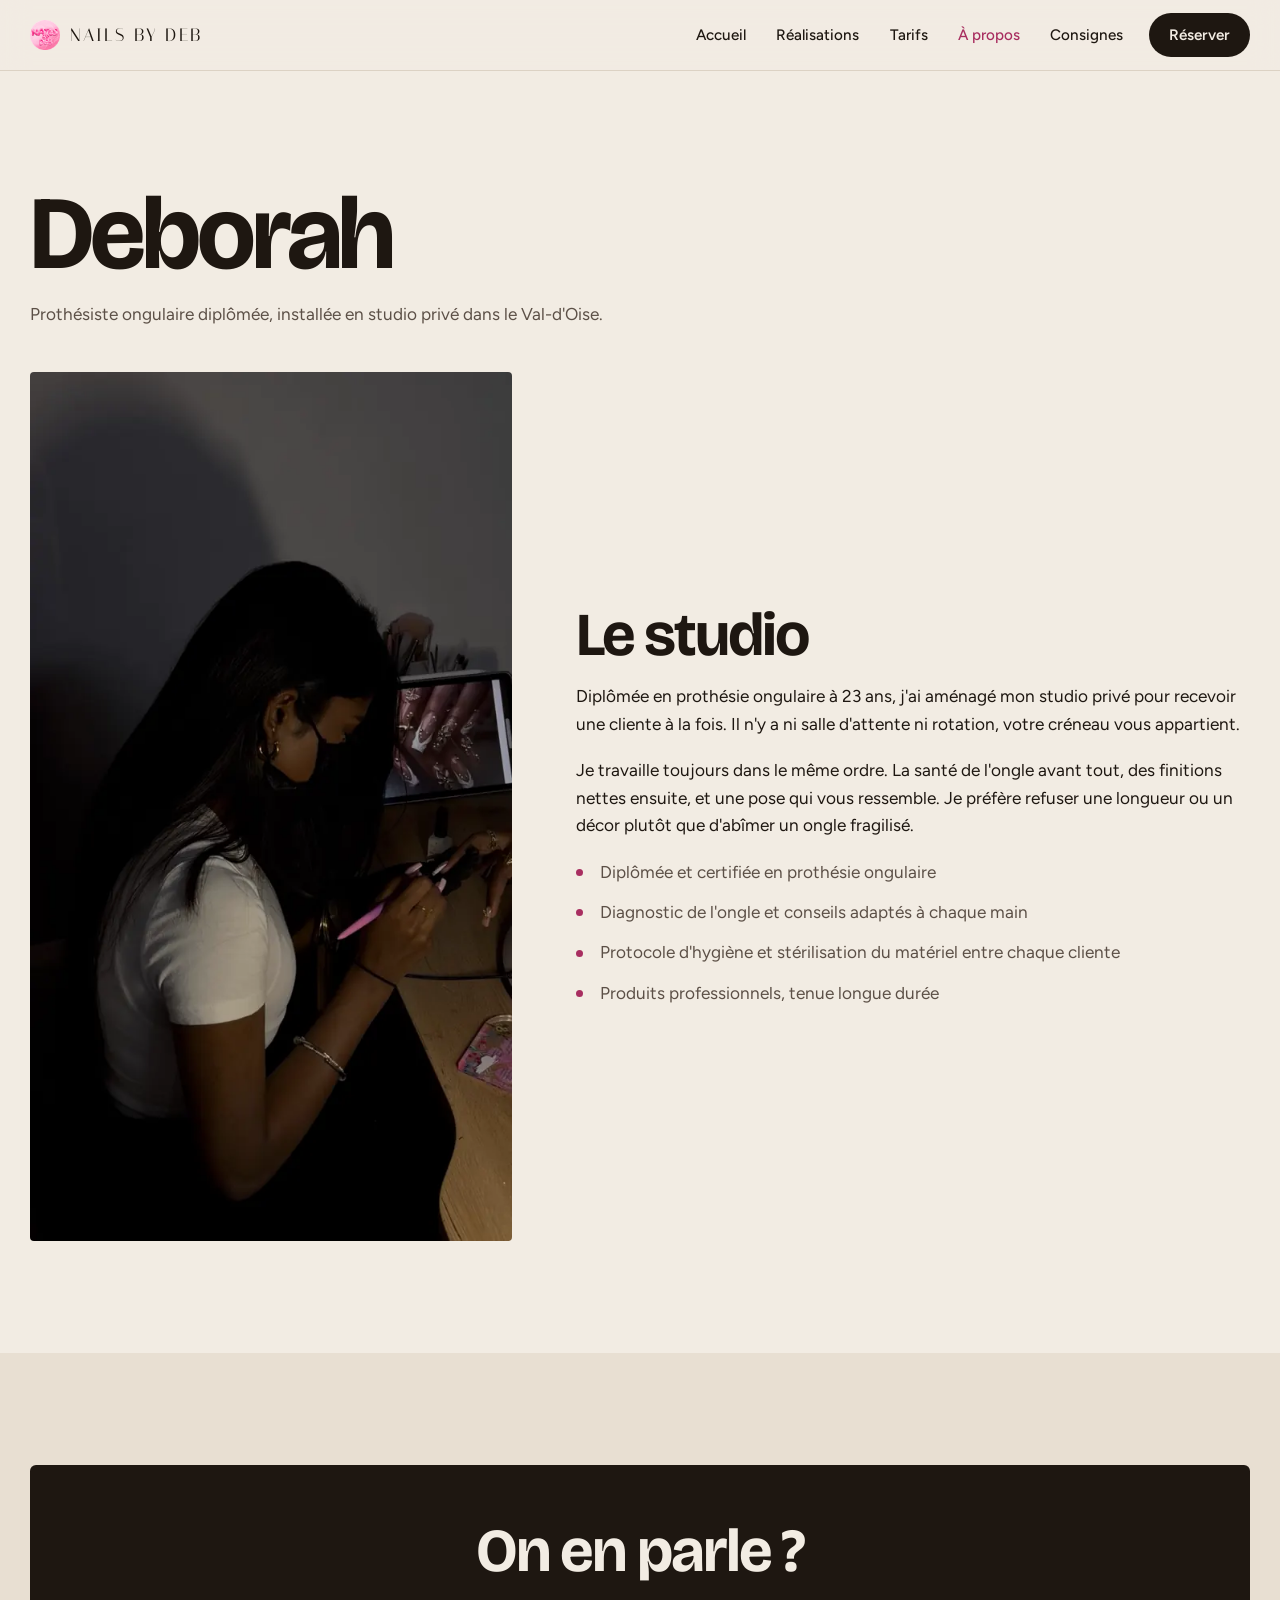
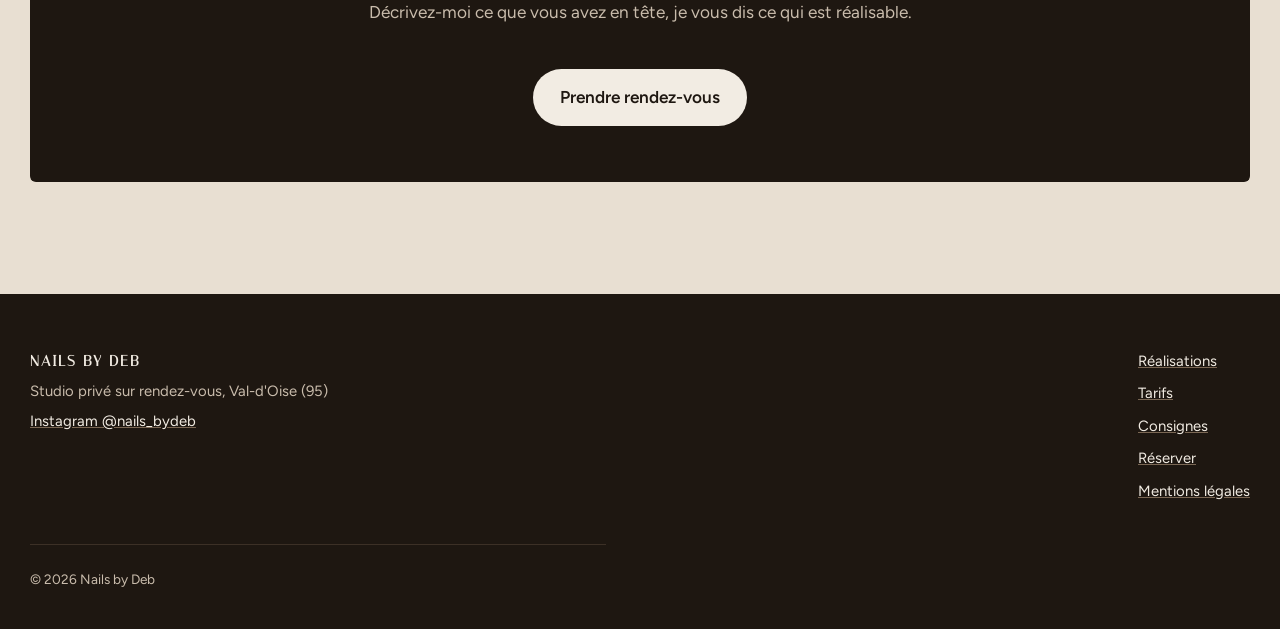
==== commit 1828378e: "style: texte réécrit sans deux-points, et un caractère pour la marque Le texte enchaînait les tournu" ====
--- a/about.html
+++ b/about.html
@@ -21,7 +21,7 @@
 
 <link rel="preconnect" href="https://fonts.googleapis.com">
 <link rel="preconnect" href="https://fonts.gstatic.com" crossorigin>
-<link href="https://fonts.googleapis.com/css2?family=Bricolage+Grotesque:opsz,wght@12..96,600;12..96,700&family=Figtree:wght@400;500;600&display=swap" rel="stylesheet">
+<link href="https://fonts.googleapis.com/css2?family=Bricolage+Grotesque:opsz,wght@12..96,600;12..96,700&family=Figtree:wght@400;500;600&family=Italiana&display=swap" rel="stylesheet">
 <link rel="stylesheet" href="style.css">
 </head>
 <body>
@@ -30,8 +30,8 @@
 <header class="entete">
   <div class="enveloppe entete__rangee">
     <a class="marque" href="index.html">
-      <img src="img/logo-96.png" alt="" width="28" height="28">
-      <span>Nails by Deb</span>
+      <img src="img/logo-96.png" alt="" width="30" height="30">
+      <span class="nom-marque">Nails by Deb</span>
     </a>
     <button class="bascule" data-bascule aria-expanded="false" aria-controls="menu" hidden>
       <span class="bascule__traits" aria-hidden="true"></span> Menu
@@ -65,10 +65,9 @@
         <div>
           <h2>Le studio</h2>
           <p>Diplômée en prothésie ongulaire à 23 ans, j'ai aménagé mon studio
-             privé pour recevoir une cliente à la fois. Pas de salle d'attente,
-             pas de rotation : votre créneau vous appartient.</p>
-          <p>Mon travail repose sur trois exigences : la santé de l'ongle d'abord,
-             des finitions propres ensuite, et une pose qui vous ressemble enfin.
+             privé pour recevoir une cliente à la fois. Il n'y a ni salle d'attente ni rotation, votre créneau vous appartient.</p>
+          <p>Je travaille toujours dans le même ordre. La santé de l'ongle avant tout,
+             des finitions nettes ensuite, et une pose qui vous ressemble.
              Je préfère refuser une longueur ou un décor plutôt que d'abîmer
              un ongle fragilisé.</p>
           <ul class="liste-nue">
@@ -97,8 +96,8 @@
   <div class="enveloppe">
     <div class="pied__rangee">
       <div>
-        <strong>Nails by Deb</strong>
-        <p>Studio privé sur rendez-vous — Val-d'Oise (95)</p>
+        <strong class="nom-marque">Nails by Deb</strong>
+        <p>Studio privé sur rendez-vous, Val-d'Oise (95)</p>
         <p><a href="https://instagram.com/nails_bydeb" rel="noopener">Instagram @nails_bydeb</a></p>
       </div>
       <ul>
--- a/style.css
+++ b/style.css
@@ -111,13 +111,21 @@
   gap: 1rem; padding-block: .8rem;
 }
 
+/* Le nom de la marque a son propre caractère : un serif à fort contraste,
+   espacé, qui tranche avec le grotesque des titres. */
+.nom-marque {
+  font-family: Italiana, "Times New Roman", serif;
+  font-weight: 400;
+  letter-spacing: .12em;
+  text-transform: uppercase;
+}
+
 .marque {
-  display: flex; align-items: center; gap: .55rem;
+  display: flex; align-items: center; gap: .6rem;
   text-decoration: none; color: var(--texte);
-  font-family: "Bricolage Grotesque", sans-serif;
-  font-weight: 700; font-size: 1.1rem; letter-spacing: -.03em;
-}
-.marque img { width: 28px; height: 28px; }
+  font-size: 1.15rem; line-height: 1;
+}
+.marque img { width: 30px; height: 30px; }
 
 .bascule {
   display: inline-flex; align-items: center; gap: .5rem;
